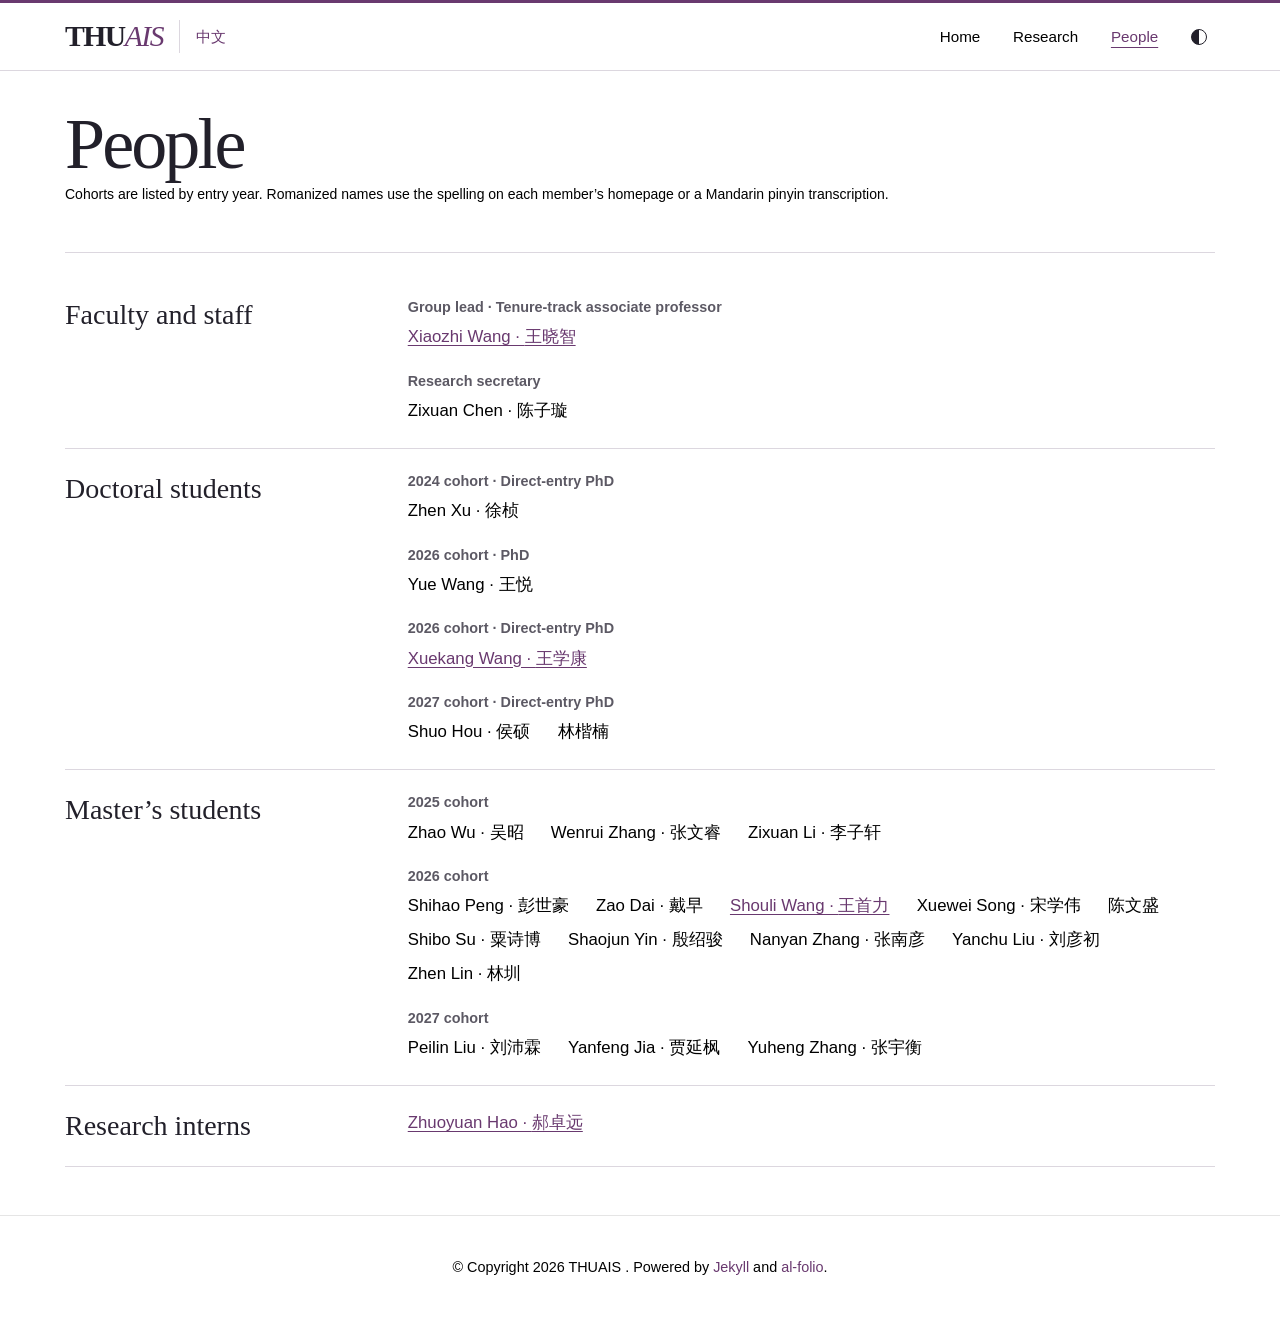
==== people/index.html @ 384834d2 "Unify Chinese and English site wordmarks and refresh the stylesheet" ====
<!doctype html>


<html lang="en">
  <head>
    
    
    
    <!-- Metadata, OpenGraph and Schema.org -->




<!-- Standard metadata -->
<meta charset="utf-8">
<meta name="viewport" content="width=device-width, initial-scale=1, shrink-to-fit=no">
<meta http-equiv="X-UA-Compatible" content="IE=edge">
<title>
  
  
    
      People | THUAIS
    
  
</title>
<meta name="author" content="THUAIS ">
<meta name="description" content="Cohorts are listed by entry year. Romanized names use the spelling on each member’s homepage or a Mandarin pinyin transcription.">

  <meta name="keywords" content="THUAIS, mechanistic interpretability, post-training, AI-driven research">










<!-- Security: Content Security Policy -->
<!-- Permissive CSP suitable for academic websites. Allows external images, videos, and common embed services. -->
<!-- To customize for your needs, see: https://developer.mozilla.org/en-US/docs/Web/HTTP/CSP -->
<meta
  http-equiv="Content-Security-Policy"
  content="default-src 'self'; script-src 'self' 'unsafe-inline' https:; style-src 'self' 'unsafe-inline' https:; img-src 'self' data: https:; font-src 'self' data: https:; media-src 'self' https:; frame-src 'self' https:; connect-src 'self' https:;"
>
<style>
  :root {
    --max-content-width: 1180px;
  }
</style>

<!-- Tailwind-first core styles -->
<link rel="stylesheet" href="/assets/css/tailwind.css?v=50c64c15cbb9fd1ce6056fdb8bcb4b62">







<!-- Icons -->

<link
  defer
  rel="stylesheet"
  type="text/css"
  href="/assets/css/lab.css?v=76f27e11fc071801f0560024c6a1841b"
>

<!-- Code Syntax Highlighting -->
<link
  defer
  rel="stylesheet"
  href="/assets/css/jekyll-pygments-themes-github.css?v=591dab5a4e56573bf4ef7fd332894c99"
  media=""
  id="highlight_theme_light"
>

<!-- Styles -->





  <link
    rel="shortcut icon"
    href="data:image/svg+xml,<svg xmlns=%22http://www.w3.org/2000/svg%22 viewBox=%220 0 100 100%22><text y=%22.9em%22 font-size=%2290%22>T</text></svg>"
  >




<link rel="stylesheet" href="/assets/css/main.css?v=3116ba77db9ee1581d05bb3e86fbf7f1">

<link rel="canonical" href="https://thuais-lab.github.io/people/">


  <!-- Dark Mode -->
  <script src="/assets/js/theme.js?v=5286c3e4c334d0ecb8fc0c40ff4fa7ec"></script>
  <link
    defer
    rel="stylesheet"
    href="/assets/css/jekyll-pygments-themes-native.css?v=5847e5ed4a4568527aa6cfab446049ca"
    media="none"
    id="highlight_theme_dark"
  >
  <script>
    initTheme();
  </script>


















    
      <link rel="alternate" hreflang="en" href="https://thuais-lab.github.io/people/">
      <link rel="alternate" hreflang="x-default" href="https://thuais-lab.github.io/people/">
    
      <link rel="alternate" hreflang="zh-CN" href="https://thuais-lab.github.io/zh/people/">
      
    
  </head>
  <body class="fixed-top-nav sticky-bottom-footer">
    <header>
  <nav id="navbar" class="navbar navbar-light navbar-expand-sm fixed-top lab-nav" aria-label="Main navigation">
    <div class="container">
      <a class="lab-wordmark" href="/" aria-label="THUAIS home">THU<em>AIS</em></a>
      
        
      
        
          <a class="lab-language" href="/zh/people/" lang="zh-CN" hreflang="zh-CN">中文</a>
        
      
      <button class="navbar-toggler collapsed navbar-toggler-main" type="button" data-nav-toggle="navbarNav"
        aria-controls="navbarNav" aria-expanded="false" aria-label="Toggle navigation">
        <span class="icon-bar top-bar"></span><span class="icon-bar middle-bar"></span><span class="icon-bar bottom-bar"></span>
      </button>
      <div class="collapse navbar-collapse navbar-collapse-main" id="navbarNav">
        <ul class="navbar-nav navbar-menu-list">
          
          
            <li class="nav-item">
              <a class="nav-link" href="/">Home</a>
            </li>
          
            <li class="nav-item">
              <a class="nav-link" href="/research/">Research</a>
            </li>
          
            <li class="nav-item active">
              <a class="nav-link" href="/people/" aria-current="page">People</a>
            </li>
          
          
            <li><button id="light-toggle" type="button" aria-label="Change color theme" title="Change color theme"><span aria-hidden="true" class="mode-disc"></span></button></li>
          
        </ul>
      </div>
    </div>
  </nav>
</header>

    <main class="container mt-5" role="main">

<div class="post">
  <header class="post-header">
    <h1 class="post-title">People</h1>
    <p class="post-description">Cohorts are listed by entry year. Romanized names use the spelling on each member’s homepage or a Mandarin pinyin transcription.</p>
  </header>

  <article>
    <div class="people-directory">
  
    <section class="people-section">
      <h2>Faculty and staff</h2>
      
        <div class="people-cohort">
          <h3>Group lead · Tenure-track associate professor</h3>
          <ul class="people-list">
            
              
              <li class="people-name">
                <a href="https://bakser.github.io/">
                Xiaozhi Wang · <span lang="zh-Hans">王晓智</span>
                </a>
              </li>
            
          </ul>
        </div>
      
        <div class="people-cohort">
          <h3>Research secretary</h3>
          <ul class="people-list">
            
              
              <li class="people-name">
                
                Zixuan Chen · <span lang="zh-Hans">陈子璇</span>
                
              </li>
            
          </ul>
        </div>
      
    </section>
  
    <section class="people-section">
      <h2>Doctoral students</h2>
      
        <div class="people-cohort">
          <h3>2024 cohort · Direct-entry PhD</h3>
          <ul class="people-list">
            
              
              <li class="people-name">
                
                Zhen Xu · <span lang="zh-Hans">徐桢</span>
                
              </li>
            
          </ul>
        </div>
      
        <div class="people-cohort">
          <h3>2026 cohort · PhD</h3>
          <ul class="people-list">
            
              
              <li class="people-name">
                
                Yue Wang · <span lang="zh-Hans">王悦</span>
                
              </li>
            
          </ul>
        </div>
      
        <div class="people-cohort">
          <h3>2026 cohort · Direct-entry PhD</h3>
          <ul class="people-list">
            
              
              <li class="people-name">
                <a href="https://k-k1w-w1x-x.github.io/">
                Xuekang Wang · <span lang="zh-Hans">王学康</span>
                </a>
              </li>
            
          </ul>
        </div>
      
        <div class="people-cohort">
          <h3>2027 cohort · Direct-entry PhD</h3>
          <ul class="people-list">
            
              
              <li class="people-name">
                
                Shuo Hou · <span lang="zh-Hans">侯硕</span>
                
              </li>
            
              
              <li class="people-name">
                
                <span lang="zh-Hans">林楷楠</span>
                
              </li>
            
          </ul>
        </div>
      
    </section>
  
    <section class="people-section">
      <h2>Master’s students</h2>
      
        <div class="people-cohort">
          <h3>2025 cohort</h3>
          <ul class="people-list">
            
              
              <li class="people-name">
                
                Zhao Wu · <span lang="zh-Hans">吴昭</span>
                
              </li>
            
              
              <li class="people-name">
                
                Wenrui Zhang · <span lang="zh-Hans">张文睿</span>
                
              </li>
            
              
              <li class="people-name">
                
                Zixuan Li · <span lang="zh-Hans">李子轩</span>
                
              </li>
            
          </ul>
        </div>
      
        <div class="people-cohort">
          <h3>2026 cohort</h3>
          <ul class="people-list">
            
              
              <li class="people-name">
                
                Shihao Peng · <span lang="zh-Hans">彭世豪</span>
                
              </li>
            
              
              <li class="people-name">
                
                Zao Dai · <span lang="zh-Hans">戴早</span>
                
              </li>
            
              
              <li class="people-name">
                <a href="https://woforce.github.io/">
                Shouli Wang · <span lang="zh-Hans">王首力</span>
                </a>
              </li>
            
              
              <li class="people-name">
                
                Xuewei Song · <span lang="zh-Hans">宋学伟</span>
                
              </li>
            
              
              <li class="people-name">
                
                <span lang="zh-Hans">陈文盛</span>
                
              </li>
            
              
              <li class="people-name">
                
                Shibo Su · <span lang="zh-Hans">粟诗博</span>
                
              </li>
            
              
              <li class="people-name">
                
                Shaojun Yin · <span lang="zh-Hans">殷绍骏</span>
                
              </li>
            
              
              <li class="people-name">
                
                Nanyan Zhang · <span lang="zh-Hans">张南彦</span>
                
              </li>
            
              
              <li class="people-name">
                
                Yanchu Liu · <span lang="zh-Hans">刘彦初</span>
                
              </li>
            
              
              <li class="people-name">
                
                Zhen Lin · <span lang="zh-Hans">林圳</span>
                
              </li>
            
          </ul>
        </div>
      
        <div class="people-cohort">
          <h3>2027 cohort</h3>
          <ul class="people-list">
            
              
              <li class="people-name">
                
                Peilin Liu · <span lang="zh-Hans">刘沛霖</span>
                
              </li>
            
              
              <li class="people-name">
                
                Yanfeng Jia · <span lang="zh-Hans">贾延枫</span>
                
              </li>
            
              
              <li class="people-name">
                
                Yuheng Zhang · <span lang="zh-Hans">张宇衡</span>
                
              </li>
            
          </ul>
        </div>
      
    </section>
  
    <section class="people-section">
      <h2>Research interns</h2>
      
        <div class="people-cohort">
          
          <ul class="people-list">
            
              
              <li class="people-name">
                <a href="https://hhh2210.github.io/">
                Zhuoyuan Hao · <span lang="zh-Hans">郝卓远</span>
                </a>
              </li>
            
          </ul>
        </div>
      
    </section>
  
</div>


  </article>

  

  
</div>
</main>
    
      


  <footer class="sticky-bottom mt-5" role="contentinfo">
    

    <div class="container">
      
  &copy; Copyright 2026
  THUAIS
  
  . Powered by <a href="https://jekyllrb.com/">Jekyll</a> and <a href="https://github.com/alshedivat/al-folio">al-folio</a>.
  
  

    </div>
  </footer>


    
    <script>
  window.alFolio = {
    compatBootstrap: false
  };
</script>

<!-- Core navigation/runtime scripts -->
<script src="/assets/js/nav-toggle.js?v=141bd79a73ebc0f0b6ea58e440ae79fc"></script>












<!-- Tooltips & popovers runtime -->
<script src="/assets/js/tooltips-setup.js?v=fe487e99db6c43751e6e7bdb2d6a0611"></script>






<!-- Load Common JS -->
<script src="/assets/js/no_defer.js?v=53b1b1a645525975c963ce8bf8bfefcf"></script>
<script defer src="/assets/js/common.js?v=87baac90f765f2f3362dcf6aaf312a8a"></script>
<script defer src="/assets/js/copy_code.js?v=c8a01c11a92744d44b093fc3bda915df" type="text/javascript"></script>

<!-- Jupyter Open External Links New Tab -->
<script defer src="/assets/js/jupyter_new_tab.js?v=896d254890d9b47f0281f63bfccf0dee"></script>

<!-- Badges -->






















  </body>
</html>
---- assets/css/lab.css ----
html:root {
  --lab-ink: #22202a;
  --lab-muted: #5c5964;
  --lab-plum: #69396f;
  --lab-rule: #dcd7df;
  --lab-serif-en: "Iowan Old Style", "Palatino Linotype", Palatino, Georgia, serif;
  --lab-serif: var(--lab-serif-en);
}

html:root[data-theme="dark"] {
  --lab-ink: #f3eff3;
  --lab-muted: #c3bec8;
  --lab-plum: #e1aedf;
  --lab-rule: #534c58;
}

html body {
  font-family: -apple-system, BlinkMacSystemFont, "Segoe UI", "PingFang SC", "Microsoft YaHei", sans-serif;
  color: var(--lab-ink);
  line-height: 1.55;
}

body :focus-visible { outline: 2px solid var(--lab-plum); outline-offset: 4px; }
body .container { width: calc(100% - 3rem); margin-inline: auto; }
body a { color: var(--lab-plum); text-underline-offset: .18em; }

#navbar.lab-nav {
  background: var(--global-bg-color);
  border-top: 3px solid var(--lab-plum);
  border-bottom: 1px solid var(--lab-rule);
  opacity: 1;
}

.lab-nav .container { min-height: 3.2rem; }
#navbar .lab-wordmark {
  color: var(--lab-ink);
  font: 700 1.85rem/1 var(--lab-serif-en);
  letter-spacing: -.05em;
}
#navbar .lab-wordmark em { color: var(--lab-plum); font-weight: 500; }
#navbar .navbar-nav { align-items: center; gap: 1.05rem; }
#navbar .nav-link { font-size: .95rem; }
#navbar .active .nav-link { color: var(--lab-plum); text-decoration: underline; text-underline-offset: .3em; }
#navbar #light-toggle { transform: none; align-self: center; }
.mode-disc {
  width: 1rem; height: 1rem; border-radius: 100%;
  border: 1.5px solid var(--lab-ink);
  background: linear-gradient(90deg, var(--lab-ink) 50%, transparent 50%);
}

html[data-theme-setting="dark"] .mode-disc { background: var(--lab-ink); }
html[data-theme-setting="light"] .mode-disc { background: transparent; }

body [role="main"] { margin-top: clamp(2.25rem, 5vw, 4.5rem); }
.lab-intro {
  display: grid; grid-template-columns: 1.48fr 1fr;
  align-items: end; gap: clamp(1.5rem, 5vw, 5rem);
  margin: 0 0 2.15rem;
}
.lab-intro .lab-affiliation {
  color: var(--lab-plum); font-weight: 650; font-size: .875rem;
  letter-spacing: .14em; text-transform: uppercase; margin: 0 0 1rem;
}
.post-header .post-title, .section-heading h2, .people-section h2 {
  font-family: var(--lab-serif);
  color: var(--lab-ink);
  font-weight: 500;
}
.lab-intro h1 { color: var(--lab-ink); font-family: var(--lab-serif-en); font-weight: 500; margin: 0; font-size: clamp(2.7rem, 4.85vw, 4.35rem); line-height: 1; letter-spacing: -.045em; }
.lab-intro h1 em { color: var(--lab-plum); font-weight: 400; }
.lab-intro .lab-intro-text { max-width: 28rem; margin: 0 0 .2rem; color: var(--lab-muted); font-size: 1.03rem; line-height: 1.65; }
.lab-intro-text a, .group-photo figcaption a, .people-list a { text-decoration: underline; }
.group-photo { margin: 0; }
.group-photo > a { display: block; }
.group-photo img {
  display: block; width: 100%; height: auto; aspect-ratio: 2.65;
  object-fit: cover; object-position: center 52%;
}
.group-photo figcaption, .section-heading {
  display: flex; align-items: baseline; justify-content: space-between; gap: 1rem;
}
.group-photo figcaption { padding: .7rem 0; font-size: .875rem; }
.group-photo figcaption span { color: var(--lab-muted); }
.home-section { margin-block: 3.75rem; }
.section-heading, .post .post-header {
  padding-bottom: .9rem; margin-bottom: 1.35rem; border-bottom: 1px solid var(--lab-rule);
}
.section-heading h2 { margin: 0; font-size: clamp(1.85rem, 3vw, 2.65rem); line-height: 1.1; letter-spacing: -.03em; }
.paper-title a { color: var(--lab-ink); }
.research-intro { max-width: 78ch; margin: 0 0 2.2rem; font-size: 1.06rem; line-height: 1.75; }
#publications { scroll-margin-top: 5.5rem; }
.post-header .post-title { font-size: clamp(2.8rem, 6vw, 4.5rem); letter-spacing: -.04em; line-height: 1.1; margin: 0; }
.post-header .post-description:empty { display: none; }
.people-section {
  display: grid; grid-template-columns: minmax(12rem, .75fr) minmax(0, 2fr);
  column-gap: 2.5rem; padding-block: 1.5rem;
  border-bottom: 1px solid var(--lab-rule);
}
.people-section h2 { margin: 0; font-size: 1.75rem; line-height: 1.15; }
.people-cohort { grid-column: 2; }
.people-cohort + .people-cohort { margin-top: 1.4rem; }
.people-cohort h3 { font-size: .9rem; font-weight: 600; color: var(--lab-muted); margin: 0 0 .5rem; }
.people-list { display: flex; flex-wrap: wrap; gap: .5rem 1.7rem; }
.people-cohort .people-list { padding: 0; margin: 0; list-style: none; }
.people-name { font-size: 1.05rem; }
.people-name a span { color: inherit; }
.lab-papers .bibliography { margin: 0; padding: 0; list-style: none; }
.lab-papers li { border-bottom: 1px solid var(--lab-rule); padding: 1.1rem 0 1.3rem; }
.lab-papers li:first-child { padding-top: .25rem; }
.lab-papers .paper-title {
  max-width: 60ch; text-wrap: balance; font: 500 clamp(1.3rem, 2.2vw, 1.72rem)/1.25 var(--lab-serif);
  margin: 0 0 .5rem;
}
.lab-papers .paper-authors { color: var(--lab-muted); margin: 0 0 .35rem; }
.lab-papers .paper-meta { color: var(--lab-plum); font-size: .875rem; margin: 0; }

@media (max-width: 760px) {
  body .container { width: calc(100% - 1rem); }
  .lab-intro { grid-template-columns: 1fr; gap: 1.25rem; }
  .lab-intro .lab-intro-text { max-width: 60ch; }
  .group-photo img { aspect-ratio: auto; }
  .home-section { margin-block: 2.65rem; }
  .people-section { grid-template-columns: 1fr; gap: 1rem; }
  .people-cohort { grid-column: auto; }
  .people-cohort + .people-cohort { margin-top: 0; }
}
@media (max-width: 575px) {
  #navbar .navbar-nav { align-items: flex-start; gap: .15rem; padding-bottom: .5rem; }
  .lab-intro h1 { font-size: clamp(2.55rem, 9.7vw, 3.5rem); }
}
@media (prefers-reduced-motion: reduce) {
  html.transition *, .navbar-toggler .icon-bar { transition: none !important; }
}

#navbar .lab-language {
  margin-left: 1rem;
  padding: .3rem 0 .3rem 1rem;
  border-left: 1px solid var(--lab-rule);
  color: var(--lab-plum);
  font-size: .95rem;
}
#navbar .lab-language:hover { text-decoration: underline; }
.lab-intro .lab-intro-text p { color: inherit; margin: 0; }
html:lang(zh-CN) {
  --lab-serif: "Songti SC", "Noto Serif CJK SC", "Source Han Serif SC", SimSun, serif;
}
html:lang(zh-CN) .lab-intro-text, html:lang(zh-CN) .research-intro { line-height: 1.85; }
@media (max-width: 575px) {
  #navbar .lab-language { margin-left: auto; padding: .5rem; border: 0; }
  #navbar .navbar-toggler-main { margin-left: .4rem; }
}
---- assets/css/jekyll-pygments-themes-github.css ----
/* https://github.com/jwarby/jekyll-pygments-themes */
.highlight .hll {
  background-color: #ffffcc;
}
.highlight .c {
  color: #999988;
  font-style: italic;
} /* Comment */
.highlight .err {
  color: #a61717;
  background-color: #e3d2d2;
} /* Error */
.highlight .k {
  color: #000000;
  font-weight: bold;
} /* Keyword */
.highlight .o {
  color: #000000;
  font-weight: bold;
} /* Operator */
.highlight .cm {
  color: #999988;
  font-style: italic;
} /* Comment.Multiline */
.highlight .cp {
  color: #999999;
  font-weight: bold;
  font-style: italic;
} /* Comment.Preproc */
.highlight .c1 {
  color: #999988;
  font-style: italic;
} /* Comment.Single */
.highlight .cs {
  color: #999999;
  font-weight: bold;
  font-style: italic;
} /* Comment.Special */
.highlight .gd {
  color: #000000;
  background-color: #ffdddd;
} /* Generic.Deleted */
.highlight .ge {
  color: #000000;
  font-style: italic;
} /* Generic.Emph */
.highlight .gr {
  color: #aa0000;
} /* Generic.Error */
.highlight .gh {
  color: #999999;
} /* Generic.Heading */
.highlight .gi {
  color: #000000;
  background-color: #ddffdd;
} /* Generic.Inserted */
.highlight .go {
  color: #888888;
} /* Generic.Output */
.highlight .gp {
  color: #555555;
} /* Generic.Prompt */
.highlight .gs {
  font-weight: bold;
} /* Generic.Strong */
.highlight .gu {
  color: #aaaaaa;
} /* Generic.Subheading */
.highlight .gt {
  color: #aa0000;
} /* Generic.Traceback */
.highlight .kc {
  color: #000000;
  font-weight: bold;
} /* Keyword.Constant */
.highlight .kd {
  color: #000000;
  font-weight: bold;
} /* Keyword.Declaration */
.highlight .kn {
  color: #000000;
  font-weight: bold;
} /* Keyword.Namespace */
.highlight .kp {
  color: #000000;
  font-weight: bold;
} /* Keyword.Pseudo */
.highlight .kr {
  color: #000000;
  font-weight: bold;
} /* Keyword.Reserved */
.highlight .kt {
  color: #445588;
  font-weight: bold;
} /* Keyword.Type */
.highlight .m {
  color: #009999;
} /* Literal.Number */
.highlight .s {
  color: #d01040;
} /* Literal.String */
.highlight .na {
  color: #008080;
} /* Name.Attribute */
.highlight .nb {
  color: #0086b3;
} /* Name.Builtin */
.highlight .nc {
  color: #445588;
  font-weight: bold;
} /* Name.Class */
.highlight .no {
  color: #008080;
} /* Name.Constant */
.highlight .nd {
  color: #3c5d5d;
  font-weight: bold;
} /* Name.Decorator */
.highlight .ni {
  color: #800080;
} /* Name.Entity */
.highlight .ne {
  color: #990000;
  font-weight: bold;
} /* Name.Exception */
.highlight .nf {
  color: #990000;
  font-weight: bold;
} /* Name.Function */
.highlight .nl {
  color: #990000;
  font-weight: bold;
} /* Name.Label */
.highlight .nn {
  color: #555555;
} /* Name.Namespace */
.highlight .nt {
  color: #000080;
} /* Name.Tag */
.highlight .nv {
  color: #008080;
} /* Name.Variable */
.highlight .ow {
  color: #000000;
  font-weight: bold;
} /* Operator.Word */
.highlight .w {
  color: #bbbbbb;
} /* Text.Whitespace */
.highlight .mf {
  color: #009999;
} /* Literal.Number.Float */
.highlight .mh {
  color: #009999;
} /* Literal.Number.Hex */
.highlight .mi {
  color: #009999;
} /* Literal.Number.Integer */
.highlight .mo {
  color: #009999;
} /* Literal.Number.Oct */
.highlight .sb {
  color: #d01040;
} /* Literal.String.Backtick */
.highlight .sc {
  color: #d01040;
} /* Literal.String.Char */
.highlight .sd {
  color: #d01040;
} /* Literal.String.Doc */
.highlight .s2 {
  color: #d01040;
} /* Literal.String.Double */
.highlight .se {
  color: #d01040;
} /* Literal.String.Escape */
.highlight .sh {
  color: #d01040;
} /* Literal.String.Heredoc */
.highlight .si {
  color: #d01040;
} /* Literal.String.Interpol */
.highlight .sx {
  color: #d01040;
} /* Literal.String.Other */
.highlight .sr {
  color: #009926;
} /* Literal.String.Regex */
.highlight .s1 {
  color: #d01040;
} /* Literal.String.Single */
.highlight .ss {
  color: #990073;
} /* Literal.String.Symbol */
.highlight .bp {
  color: #999999;
} /* Name.Builtin.Pseudo */
.highlight .vc {
  color: #008080;
} /* Name.Variable.Class */
.highlight .vg {
  color: #008080;
} /* Name.Variable.Global */
.highlight .vi {
  color: #008080;
} /* Name.Variable.Instance */
.highlight .il {
  color: #009999;
} /* Literal.Number.Integer.Long */
---- assets/css/main.css ----
﻿:root{color-scheme:light;--global-bg-color: #ffffff;--global-code-bg-color: rgba(181, 9, 172, 0.05);--global-text-color: #000000;--global-text-color-light: #828282;--global-theme-color: #b509ac;--global-hover-color: #b509ac;--global-hover-text-color: #ffffff;--global-footer-bg-color: #1c1c1d;--global-footer-text-color: #e8e8e8;--global-footer-link-color: #ffffff;--global-distill-app-color: #828282;--global-divider-color: rgba(0, 0, 0, 0.1);--global-card-bg-color: #ffffff;--global-highlight-color: #b71c1c;--global-back-to-top-bg-color: rgba( 0, 0, 0, 0.4 );--global-back-to-top-text-color: #ffffff;--global-newsletter-bg-color: #ffffff;--global-newsletter-text-color: #000000;--global-tip-block: #42b983;--global-tip-block-bg: #e2f5ec;--global-tip-block-text: #215d42;--global-tip-block-title: #359469;--global-warning-block: #e7c000;--global-warning-block-bg: #fff8d8;--global-warning-block-text: #6b5900;--global-warning-block-title: #b29400;--global-danger-block: #c00;--global-danger-block-bg: #ffe0e0;--global-danger-block-text: #600;--global-danger-block-title: #c00}:root #light-toggle-system{display:inline-block}:root #light-toggle-dark{display:none}:root #light-toggle-light{display:none}:root .only-light{display:block}:root .only-dark{display:none}:root #back-to-top{color:var(--global-back-to-top-text-color);background:var(--global-back-to-top-bg-color);bottom:30px;right:30px;height:40px;width:40px;z-index:10}html[data-theme=dark]{color-scheme:dark;--global-bg-color: #1c1c1d;--global-code-bg-color: #2c3237;--global-text-color: #e8e8e8;--global-text-color-light: #828282;--global-theme-color: #2698ba;--global-hover-color: #2698ba;--global-hover-text-color: #ffffff;--global-footer-bg-color: #e8e8e8;--global-footer-text-color: #1c1c1d;--global-footer-link-color: #000000;--global-distill-app-color: #e8e8e8;--global-divider-color: #424246;--global-card-bg-color: #212529;--global-back-to-top-bg-color: rgba( 255, 255, 255, 0.5 );--global-back-to-top-text-color: #000000;--global-newsletter-bg-color: #e8e8e8;--global-newsletter-text-color: #1c1c1d;--global-tip-block: #42b983;--global-tip-block-bg: #215d42;--global-tip-block-text: #beffe2;--global-tip-block-title: #e2f5ec;--global-warning-block: #e7c000;--global-warning-block-bg: #6b5900;--global-warning-block-text: #fff2af;--global-warning-block-title: #fff8d8;--global-danger-block: #c00;--global-danger-block-bg: #600;--global-danger-block-text: #ffb9b9;--global-danger-block-title: #ffe0e0}html[data-theme=dark] .only-light{display:none}html[data-theme=dark] .only-dark{display:block}html[data-theme-setting=dark] #light-toggle-system{display:none}html[data-theme-setting=dark] #light-toggle-dark{display:inline-block}html[data-theme-setting=dark] #light-toggle-light{display:none}html[data-theme-setting=dark] #back-to-top{color:var(--global-back-to-top-text-color);background:var(--global-back-to-top-bg-color)}html[data-theme-setting=light] #light-toggle-system{display:none}html[data-theme-setting=light] #light-toggle-dark{display:none}html[data-theme-setting=light] #light-toggle-light{display:inline-block}.fa-half-sun-moon{position:relative;display:inline-block;--fa-font: var(--fa-font-solid);speak:none;font-style:normal;font-variant:normal;text-rendering:auto;-webkit-font-smoothing:antialiased;-moz-osx-font-smoothing:grayscale;width:1em;height:1em}.fa-half-sun-moon::before,.fa-half-sun-moon::after{content:"";position:absolute;inset:0;top:-0.5px;bottom:-0.5px;text-align:center;line-height:1em;clip-path:polygon(0 0, 100% 0, 100% 100%, 0 100%);font:var(--fa-font)}.fa-half-sun-moon::before{content:"";color:var(--global-text-color);clip-path:polygon(0 0, calc(50% - 0.5px) 0, calc(50% - 0.5px) 100%, 0 100%)}.fa-half-sun-moon::after{content:"";color:var(--global-text-color);clip-path:polygon(calc(50% + 0.5px) 0, 100% 0, 100% 100%, calc(50% + 0.5px) 100%);right:-1.5px;transform:translateX(-1px)}#light-toggle:hover .fa-half-sun-moon::before{color:var(--global-theme-color)}#light-toggle:hover .fa-half-sun-moon::after{color:var(--global-theme-color)}body{padding-bottom:70px;color:var(--global-text-color);background-color:var(--global-bg-color)}body h1,body h2,body h3,body h4,body h5,body h6{scroll-margin-top:66px}body.fixed-top-nav{padding-top:57px}body.sticky-bottom-footer{padding-bottom:0}.container{max-width:1180px}.profile img{width:100%}p,h1,h2,h3,h4,h5,h6,em,div,li,span,strong{color:var(--global-text-color)}hr{border-top:1px solid var(--global-divider-color)}table:not(.table) td,table:not(.table) th{font-size:1rem;padding:.45rem 1rem .45rem 0;border-top:1px solid var(--global-divider-color)}table:not(.table) th{font-weight:600}a,table.table a{color:var(--global-theme-color)}a:hover,table.table a:hover{color:var(--global-theme-color);text-decoration:underline}a:hover:after :not(.nav-item.dropdown),table.table a:hover:after :not(.nav-item.dropdown){width:100%}.table-dark{background-color:rgba(0,0,0,0)}.table-dark.table-bordered{border:1px solid var(--global-divider-color) !important}blockquote{background:var(--global-bg-color);border-left:5px solid var(--global-theme-color);margin:1.5em 0;padding:1em;font-size:1.2rem}blockquote p{margin-bottom:0}blockquote.block-tip{border-color:var(--global-tip-block);background-color:var(--global-tip-block-bg)}blockquote.block-tip em,blockquote.block-tip li,blockquote.block-tip p,blockquote.block-tip strong{color:var(--global-tip-block-text)}blockquote.block-tip a,blockquote.block-tip h1,blockquote.block-tip h2,blockquote.block-tip h3,blockquote.block-tip h4,blockquote.block-tip h5,blockquote.block-tip h6{color:var(--global-tip-block-title)}blockquote.block-warning{border-color:var(--global-warning-block);background-color:var(--global-warning-block-bg)}blockquote.block-warning em,blockquote.block-warning li,blockquote.block-warning p,blockquote.block-warning strong{color:var(--global-warning-block-text)}blockquote.block-warning a,blockquote.block-warning h1,blockquote.block-warning h2,blockquote.block-warning h3,blockquote.block-warning h4,blockquote.block-warning h5,blockquote.block-warning h6{color:var(--global-warning-block-title)}blockquote.block-danger{border-color:var(--global-danger-block);background-color:var(--global-danger-block-bg)}blockquote.block-danger em,blockquote.block-danger li,blockquote.block-danger p,blockquote.block-danger strong{color:var(--global-danger-block-text)}blockquote.block-danger a,blockquote.block-danger h1,blockquote.block-danger h2,blockquote.block-danger h3,blockquote.block-danger h4,blockquote.block-danger h5,blockquote.block-danger h6{color:var(--global-danger-block-title)}.navbar{box-shadow:none;border-bottom:1px solid var(--global-divider-color);background-color:var(--global-bg-color);opacity:.95}.navbar .navbar-collapse-main{justify-content:flex-end;text-align:right}.navbar .navbar-menu-list{margin-left:auto}@media(max-width: 575.98px){.navbar .navbar-toggler-main{margin-left:auto}.navbar .navbar-collapse-main{text-align:left}.navbar .navbar-menu-list{margin-left:0;align-items:flex-start;width:100%}.navbar .navbar-menu-list>.nav-item.dropdown{width:100%}.navbar .dropdown-menu{position:static;width:100%;min-width:100%;margin-top:0;text-align:left;box-shadow:none}.navbar .dropdown-item{white-space:normal;text-align:left}}.navbar .dropdown-menu,.btn-group.dropdown .dropdown-menu{background-color:var(--global-bg-color);border:1px solid var(--global-divider-color)}.navbar .dropdown-menu a:not(.active),.btn-group.dropdown .dropdown-menu a:not(.active){color:var(--global-text-color)}.navbar .dropdown-menu a:hover,.btn-group.dropdown .dropdown-menu a:hover{color:var(--global-hover-color)}.navbar .dropdown-menu .dropdown-divider,.btn-group.dropdown .dropdown-menu .dropdown-divider{border-top:1px solid var(--global-divider-color) !important}.dropdown-item{color:var(--global-text-color)}.dropdown-item:hover{color:var(--global-hover-color);background-color:var(--global-bg-color)}.dropdown-item.active,.dropdown-item:active{background-color:var(--global-hover-color);color:var(--global-hover-text-color) !important}.dropdown-item.active:hover,.dropdown-item:active:hover{color:var(--global-hover-text-color)}.navbar.navbar-light a:hover{text-decoration:none}.navbar.navbar-light .navbar-brand{color:var(--global-text-color)}.navbar.navbar-light .navbar-nav .nav-item .nav-link{color:var(--global-text-color)}.navbar.navbar-light .navbar-nav .nav-item .nav-link:hover{color:var(--global-hover-color)}.navbar.navbar-light .navbar-nav .nav-item.active>.nav-link{background-color:inherit;font-weight:bolder;color:var(--global-theme-color)}.navbar.navbar-light .navbar-nav .nav-item.active>.nav-link:hover{color:var(--global-hover-color)}.navbar.navbar-light .navbar-brand.social{padding-bottom:0;padding-top:0;font-size:1.7rem}.navbar.navbar-light .navbar-brand.social a img{width:1.7rem;height:1.7rem;margin-bottom:.5rem}.navbar.navbar-light .navbar-brand.social a svg{width:1.7rem;height:1.7rem;margin-bottom:.5rem}.navbar.navbar-light .navbar-brand.social a svg image{width:1.7rem;height:1.7rem}.navbar.navbar-light .navbar-brand.social a i::before{color:var(--global-text-color);transition-property:all .2s ease-in-out}.navbar.navbar-light .navbar-brand.social a:hover i::before{color:var(--global-theme-color)}.navbar-toggler .icon-bar{display:block;width:22px;height:2px;background-color:var(--global-text-color);border-radius:1px;margin-bottom:4px;transition:all .2s}.navbar-toggler .top-bar{transform:rotate(45deg);transform-origin:10% 10%}.navbar-toggler .middle-bar{opacity:0}.navbar-toggler .bottom-bar{transform:rotate(-45deg);transform-origin:10% 90%}.navbar-toggler.collapsed .top-bar{transform:rotate(0)}.navbar-toggler.collapsed .middle-bar{opacity:1}.navbar-toggler.collapsed .bottom-bar{transform:rotate(0)}#light-toggle{padding:0;border:0;background-color:inherit;color:var(--global-text-color);cursor:pointer;width:2rem;height:2rem;display:inline-flex;align-items:center;justify-content:center}#light-toggle:hover{color:var(--global-hover-color)}@media(min-width: 576px){#light-toggle{transform:translateY(4px)}}#search-toggle{padding:0;border:0;background-color:inherit;color:var(--global-text-color);cursor:pointer}#search-toggle:hover{color:var(--global-hover-color)}footer.fixed-bottom{background-color:var(--global-footer-bg-color);font-size:.75rem}footer.fixed-bottom .container{color:var(--global-footer-text-color);padding-top:9px;padding-bottom:8px;text-align:center}footer.fixed-bottom a{color:var(--global-footer-link-color)}footer.fixed-bottom a:hover{color:var(--global-theme-color);text-decoration:none}footer.sticky-bottom{border-top:1px solid var(--global-divider-color);padding-top:40px;padding-bottom:40px;font-size:.9rem}footer.sticky-bottom .container{text-align:center}.header-bar{border-bottom:1px solid var(--global-divider-color);text-align:center;padding-top:2rem;padding-bottom:3rem}.header-bar h1{color:var(--global-theme-color);font-size:5rem}.tag-category-list{border-bottom:1px solid var(--global-divider-color);text-align:center;padding-top:1rem}.tag-category-list ul{justify-content:center;display:flow-root}.tag-category-list ul p,.tag-category-list ul li{list-style:none;display:inline-block;padding:1rem .5rem;color:var(--global-text-color-light)}.post-title mjx-container[jax=CHTML][display=true]{display:unset}.post-list{margin:0;margin-bottom:40px;padding:0}.post-list li{border-bottom:1px solid var(--global-divider-color);list-style:none;padding-top:2rem;padding-bottom:2rem}.post-list li .post-meta{color:var(--global-text-color-light);font-size:.875rem;margin-bottom:0}.post-list li .post-tags{color:var(--global-text-color-light);font-size:.875rem;padding-top:.25rem;padding-bottom:0}.post-list li a{color:var(--global-text-color);text-decoration:none}.post-list li a:hover{color:var(--global-theme-color)}.post-list li mjx-container[jax=CHTML][display=true]{display:unset}.af-pagination,.pagination{display:flex;justify-content:center;padding-left:0;margin-top:1.25rem;margin-bottom:1.5rem;list-style:none}.af-page-link,.pagination .page-link{position:relative;display:block;margin-left:-1px;line-height:1.25;color:var(--global-text-color);background-color:var(--global-bg-color);border:1px solid var(--global-divider-color);padding:.75rem 1.15rem}.af-page-link:hover,.pagination .page-link:hover{color:#000;text-decoration:none;background-color:color-mix(in srgb, var(--global-theme-color) 10%, transparent)}.af-page-item:first-child .af-page-link,.pagination .page-item:first-child .page-link{margin-left:0;border-top-left-radius:.3rem;border-bottom-left-radius:.3rem}.af-page-item:last-child .af-page-link,.pagination .page-item:last-child .page-link{border-top-right-radius:.3rem;border-bottom-right-radius:.3rem}.af-page-item.active .af-page-link,.pagination .page-item.active .page-link{color:#fff;background-color:var(--global-theme-color);border-color:var(--global-theme-color)}.af-page-item.active .af-page-link:hover,.pagination .page-item.active .page-link:hover{background-color:var(--global-theme-color)}.af-page-item.disabled .af-page-link,.pagination .page-item.disabled .page-link{color:var(--global-text-color-light);pointer-events:none;background-color:var(--global-bg-color)}.post .post-meta{color:var(--global-text-color-light);font-size:.875rem;margin-bottom:0}.post .post-tags{color:var(--global-text-color-light);font-size:.875rem;padding-top:.25rem;padding-bottom:1rem}.post .post-tags a{color:var(--global-text-color-light);text-decoration:none}.post .post-tags a:hover{color:var(--global-theme-color)}.featured-posts a{color:var(--global-text-color-light);text-decoration:none}.featured-posts a .card-text{overflow:hidden;text-overflow:ellipsis;white-space:nowrap}.featured-posts a:hover{color:var(--global-theme-color)}.featured-posts a:hover .card-title{color:var(--global-theme-color)}.featured-posts .post-meta{color:var(--global-text-color-light);font-size:.875rem;margin-bottom:0;padding-top:.5rem}.post-description{margin-bottom:2rem;font-size:.875rem}.post-description a{color:inherit}.post-description a:hover{color:var(--global-theme-color);text-decoration:none}.publications{margin-top:2rem}.publications h1{color:var(--global-theme-color);font-size:2rem;text-align:center;margin-top:1em;margin-bottom:1em}.publications h2{margin-bottom:1rem}.publications h2 span{font-size:1.5rem}.publications h2.bibliography{color:var(--global-divider-color);border-top:1px solid var(--global-divider-color);padding-top:1rem;margin-top:2rem;text-align:right}.publications ol.bibliography{list-style:none;padding:0;margin-top:0}.publications ol.bibliography li{margin-bottom:1rem}.publications ol.bibliography li .preview{display:inline-block}.publications ol.bibliography li video.preview{max-width:100%;height:auto}.publications ol.bibliography li .abbr{margin-bottom:.5rem}.publications ol.bibliography li .abbr abbr{display:inline-block;background-color:var(--global-theme-color);margin-bottom:.5rem;color:var(--global-card-bg-color) !important}.publications ol.bibliography li .abbr abbr a{color:#fff}.publications ol.bibliography li .abbr abbr a:hover{text-decoration:none}.publications ol.bibliography li .abbr .award{color:var(--global-theme-color) !important;border:1px solid var(--global-theme-color)}.publications ol.bibliography li .title{font-weight:bolder}.publications ol.bibliography li .author a{border-bottom:1px dashed var(--global-theme-color)}.publications ol.bibliography li .author a:hover{border-bottom-style:solid;text-decoration:none}.publications ol.bibliography li .author>em{border-bottom:1px solid;font-style:normal}.publications ol.bibliography li .author>span.more-authors{color:var(--global-text-color-light);border-bottom:1px dashed var(--global-text-color-light);cursor:pointer}.publications ol.bibliography li .author>span.more-authors:hover{color:var(--global-text-color);border-bottom:1px dashed var(--global-text-color)}.publications ol.bibliography li .links a.btn{color:var(--global-text-color);border:1px solid var(--global-text-color);padding-left:1rem;padding-right:1rem;padding-top:.25rem;padding-bottom:.25rem;margin-left:0}.publications ol.bibliography li .links a.btn:hover{color:var(--global-theme-color);border-color:var(--global-theme-color)}.publications ol.bibliography li .links a.award.btn{border-color:var(--global-highlight-color)}.publications ol.bibliography li .badges{padding-bottom:.5rem}.publications ol.bibliography li .badges span{display:inline-block;color:#000;height:100%;padding-right:.5rem;vertical-align:middle}.publications ol.bibliography li .badges span:hover{text-decoration:underline}.publications ol.bibliography li .hidden{font-size:.875rem;max-height:0px;overflow:hidden;text-align:justify;transition-property:.15s ease;-moz-transition:.15s ease;-ms-transition:.15s ease;-o-transition:.15s ease;transition:all .15s ease}.publications ol.bibliography li .hidden p{line-height:1.4em;margin:10px}.publications ol.bibliography li .hidden pre{font-size:1em;line-height:1.4em;padding:10px}.publications ol.bibliography li .hidden.open{max-height:100em;transition-property:.15s ease;-moz-transition:.15s ease;-ms-transition:.15s ease;-o-transition:.15s ease;transition:all .15s ease}.publications ol.bibliography li div.abstract.hidden{border:dashed 1px var(--global-bg-color)}.publications ol.bibliography li div.abstract.hidden.open{border-color:var(--global-text-color)}.publications ol.bibliography div.award.hidden{border:dashed 1px var(--global-bg-color)}.publications ol.bibliography div.award.hidden.open{border-color:var(--global-highlight-color)}.citation,.citation-number{color:var(--global-theme-color)}ul.task-list{list-style-type:none}ul.task-list>li ul{padding-inline-start:1.5rem}ul.task-list input[type=checkbox]{margin:.275rem .5rem .5rem -1rem;vertical-align:middle}.equation{margin-bottom:1rem;text-align:center}.caption{font-size:.875rem;margin-top:.75rem;margin-bottom:1.5rem;text-align:center}.card{background-color:var(--global-card-bg-color)}.card .card-img{width:100%;padding-top:1.25rem}.card .card-title{color:var(--global-text-color)}.card .card-body{padding:1.25rem 1.25rem 1.25rem 1.25rem}.hoverable{transition:transform .22s ease,box-shadow .22s ease}.hoverable:hover{transform:translateY(-4px);box-shadow:0 10px 22px rgba(0,0,0,.12),0 4px 10px rgba(0,0,0,.1)}@media(prefers-reduced-motion: reduce){.hoverable{transition:none}.hoverable:hover{transform:none}}.profile{width:100%}.profile .more-info{margin-bottom:5px;margin-top:5px;font-family:monospace}.profile .more-info p{display:inline-block;margin:0}.profile.float-right{margin-left:1rem}.profile.float-left{margin-right:1rem}@media(min-width: 576px){.profile{width:30%}.profile .address p{display:block}}.cv{margin-bottom:40px}.cv .card{background-color:var(--global-card-bg-color);border:1px solid var(--global-divider-color)}.cv .card .list-group-item{background-color:inherit;border-color:var(--global-divider-color)}.cv .card .list-group-item .badge{color:var(--global-card-bg-color) !important;background-color:var(--global-theme-color) !important}.table-cv-map{background-color:rgba(0,0,0,0);border:none;color:var(--global-text-color)}.date-column{width:75px;transform:translateX(-15px) translateY(-5px)}.projects a{text-decoration:none}.projects a:hover .card-title{color:var(--global-theme-color)}.projects .card img{width:100%}.projects .col{padding-bottom:1rem}.projects .grid-sizer,.projects .grid-item{width:250px;margin-bottom:10px}.projects h2.category{color:var(--global-divider-color);border-bottom:1px solid var(--global-divider-color);padding-top:.5rem;margin-top:2rem;margin-bottom:1rem;text-align:right}@media(min-width: 768px){.repo{max-width:50%}}.social{text-align:center}.social .contact-icons{font-size:4rem}.social .contact-icons a img{width:3.2rem;height:3.2rem;margin-bottom:1rem}.social .contact-icons a svg{width:3.5rem;height:4rem;margin-bottom:.5rem}.social .contact-icons a svg image{width:3.5rem;height:3.5rem}.social .contact-icons a i::before{color:var(--global-text-color);transition-property:all .2s ease-in-out}.social .contact-icons a:hover{text-decoration:none}.social .contact-icons a:hover i::before{color:var(--global-theme-color)}.social .contact-note{font-size:.8rem}.wechat-modal{display:none;position:fixed;z-index:1;padding-top:100px;left:0;top:0;width:100%;height:100%;overflow:auto;background-color:#000;background-color:rgba(0,0,0,.8)}.wechat-modal>img{display:block;position:relative;top:50%;left:50%;width:33%;max-width:400px;transform:translate(-50%, -50%)}@media only screen and (max-width: 400px){.wechat-modal>img{width:100%}}.distill a:hover{border-bottom-color:var(--global-theme-color);text-decoration:none}.d2h-diff-table{position:relative}figure.highlight{margin:0 0 1rem;overflow-x:auto;-webkit-overflow-scrolling:touch}figure.highlight pre{white-space:pre;word-wrap:normal;overflow-x:auto;-webkit-overflow-scrolling:touch}pre{color:var(--global-theme-color);background-color:var(--global-code-bg-color);border-radius:6px;padding:6px 12px;overflow-x:auto;-webkit-overflow-scrolling:touch;white-space:pre;word-wrap:normal}pre pre,pre code{background-color:rgba(0,0,0,0);border-radius:0;margin-bottom:0;padding:0;white-space:inherit}code{color:var(--global-theme-color);background-color:var(--global-code-bg-color);border-radius:3px;padding:3px 3px;white-space:normal;word-wrap:break-word}:not(pre)>code{font-size:.82em;font-weight:400;padding:2px 4px}progress{position:fixed;left:0;top:56px;z-index:10;width:100%;height:1px;-webkit-appearance:none;-moz-appearance:none;appearance:none;border:none;background-color:rgba(0,0,0,0);color:var(--global-theme-color)}progress::-webkit-progress-bar{background-color:rgba(0,0,0,0)}progress::-webkit-progress-value{background-color:var(--global-theme-color)}progress::-moz-progress-bar{background-color:var(--global-theme-color)}.progress-container{width:100%;background-color:rgba(0,0,0,0);position:fixed;top:56px;left:0;height:5px;display:block}.progress-bar{background-color:var(--global-theme-color);width:0%;display:block;height:inherit}html.transition,html.transition body{transition-property:color,background-color,border-color,fill,stroke,box-shadow !important;transition-duration:240ms !important;transition-timing-function:ease !important;transition-delay:0s !important}html.transition *,html.transition *:before,html.transition *:after{transition-property:background-color,border-color,box-shadow !important;transition-duration:240ms !important;transition-timing-function:ease !important;transition-delay:0s !important}.code-display-wrapper{position:relative}.code-display-wrapper .copy{background:var(--global-card-bg-color);border-color:var(--global-bg-color);border-radius:.3rem;border-style:none;color:var(--global-text-color);font-size:medium;opacity:0;position:absolute;right:.2rem;top:.2rem}.code-display-wrapper:active .copy,.code-display-wrapper:focus .copy,.code-display-wrapper:hover .copy{color:var(--global-hover-color);opacity:1}.btn-group.dropdown .btn{box-shadow:none;-webkit-box-shadow:none}.btn-group.dropdown .btn-secondary.dropdown-toggle{border:1px solid var(--global-divider-color)}.btn-group.dropdown .btn-secondary.dropdown-toggle .page-size{color:inherit}.btn-group.dropdown .btn-secondary.dropdown-toggle:not(.active){background-color:var(--global-bg-color) !important;color:var(--global-text-color)}.btn-group.dropdown .btn-secondary.dropdown-toggle:hover{background-color:var(--global-hover-color) !important;color:var(--global-hover-text-color) !important}.af-table-shell{margin:1.1rem 0 1.4rem}.af-table-toolbar{display:flex;flex-wrap:wrap;align-items:center;justify-content:space-between;gap:.7rem;margin-bottom:.6rem}.af-table-search{min-width:min(300px,100%);max-width:100%;border:1px solid var(--global-divider-color);border-radius:.4rem;background-color:var(--global-bg-color);color:var(--global-text-color);font-size:.94rem;line-height:1.4;padding:.42rem .72rem}.af-table-search:focus-visible{outline:2px solid color-mix(in srgb, var(--global-theme-color) 35%, transparent);outline-offset:1px}.af-table-pagination{display:inline-flex;align-items:center;gap:.35rem}.af-table-page-info{color:var(--global-text-color);font-size:.85rem;font-weight:500;margin-right:.3rem}.af-table-pagination button{border:1px solid var(--global-divider-color);background-color:rgba(0,0,0,0);border-radius:.35rem;color:var(--global-text-color);cursor:pointer;font-size:.85rem;font-weight:500;line-height:1;min-width:2rem;padding:.38rem .56rem;transition:background-color .2s ease,color .2s ease,border-color .2s ease}.af-table-pagination button:hover:not(:disabled){background-color:var(--global-theme-color);border-color:var(--global-theme-color);color:var(--global-hover-text-color)}.af-table-pagination button:disabled{cursor:default;opacity:.45}table[data-toggle=table].af-table-enhanced{margin-bottom:0}table[data-toggle=table].af-table-enhanced thead th{background-color:color-mix(in srgb, var(--global-theme-color) 12%, transparent);border-bottom:1px solid var(--global-divider-color);color:var(--global-text-color);font-weight:600;letter-spacing:.01em}table[data-toggle=table].af-table-enhanced th.af-sortable{cursor:pointer;user-select:none}table[data-toggle=table].af-table-enhanced th.af-sortable:hover{color:var(--global-hover-color)}table[data-toggle=table].af-table-enhanced tbody tr.af-row-selected{background-color:color-mix(in srgb, var(--global-theme-color) 12%, transparent)}#toc-sidebar{z-index:1;top:5rem}#toc-sidebar.toc>.toc-list{overflow:visible;padding-left:.8rem}#toc-sidebar .toc-list{list-style:none;margin:0;padding-left:.8rem}#toc-sidebar .toc-list .toc-list{margin-top:.12rem;margin-left:0}#toc-sidebar .toc-link{color:var(--global-text-color);display:block;position:relative;font-size:.8rem;line-height:1.4;margin:0;padding:.14rem .25rem .14rem .4rem;transition:color .2s ease,font-weight .2s ease;transform:none}#toc-sidebar .toc-link::before{background-color:color-mix(in srgb, var(--global-divider-color) 80%, transparent) !important}#toc-sidebar .toc-link:hover{color:var(--global-hover-color);text-decoration:none;transform:none}#toc-sidebar .toc-link:hover::before{background-color:var(--global-hover-color) !important}#toc-sidebar .toc-link.is-active-link{color:var(--global-theme-color);font-weight:600;transform:none}#toc-sidebar .toc-link.is-active-link::before{background-color:var(--global-theme-color) !important}#toc-sidebar .toc-link.is-active-link:hover{color:var(--global-hover-color)}#toc-sidebar .toc-link.is-active-link:hover::before{background-color:var(--global-hover-color) !important}@media(max-width: 576px){#toc-sidebar{visibility:hidden;height:0;top:0}pre{font-size:.875rem;padding:8px 10px;margin:.5rem 0}figure.highlight{margin:.5rem 0}figure.highlight pre{font-size:.875rem;padding:8px 10px}:not(pre)>code{font-size:.875rem;padding:2px 4px}}@media(max-width: 400px){pre{font-size:.8rem;padding:6px 8px}figure.highlight pre{font-size:.8rem;padding:6px 8px}:not(pre)>code{font-size:.8rem;padding:1px 3px}}@media(min-width: 577px)and (max-width: 768px){pre{font-size:.9rem;padding:8px 12px}figure.highlight pre{font-size:.9rem;padding:8px 12px}}.newsletter-form-container{margin-bottom:20px}.newsletter-form{display:flex;flex-direction:row;align-items:center;width:100%}.newsletter-form-input,.bibsearch-form-input{color:var(--global-newsletter-text-color);background:var(--global-newsletter-bg-color);border:1px solid var(--global-newsletter-text-color);outline:none;margin:0px 10px 0px 0px;width:100%;max-width:350px;min-width:100px;box-sizing:border-box;box-shadow:rgba(0,0,0,.05) 0px 1px 2px;border-radius:6px;padding:8px 12px}.newsletter-form-input:focus{border-color:var(--global-theme-color) !important}.newsletter-form-button{background:var(--global-theme-color);color:var(--global-bg-color);display:flex;width:min-content;max-width:200px;white-space:nowrap;height:38px;align-items:center;flex-direction:row;padding:9px 17px;box-shadow:rgba(0,0,0,.05) 0px 1px 2px;border-radius:6px;text-align:center;font-style:normal;font-weight:500;line-height:20px;border:none;cursor:pointer}.newsletter-loading-button{background:var(--global-theme-color);color:var(--global-bg-color);display:none;width:min-content;max-width:300px;white-space:nowrap;height:38px;align-items:center;flex-direction:row;padding:9px 17px;box-shadow:rgba(0,0,0,.05) 0px 1px 2px;border-radius:6px;text-align:center;font-style:normal;font-weight:500;line-height:20px;border:none;cursor:pointer;margin-right:20px}.newsletter-success{color:var(--global-text-color);display:none;align-items:center;width:100%}.newsletter-error{color:var(--global-theme-color);display:none;align-items:center;width:100%}.newsletter-back-button{color:var(--global-theme-color);margin:10px auto;text-align:center;display:none;background:rgba(0,0,0,0);border:none;cursor:pointer}@media(max-width: 575px){.newsletter-form-input,.newsletter-form-button,.newsletter-loading-button,.newsletter-success,.newsletter-error{font-size:16px !important}.newsletter-form-container{margin-right:20px;margin-left:20px}}.af-popover{position:absolute;z-index:1070;max-width:276px;padding:.5rem .75rem;background-color:var(--global-bg-color);border:1px solid var(--global-divider-color);border-radius:.375rem;color:var(--global-text-color);font-size:.875rem;line-height:1.5;white-space:pre-line;word-wrap:break-word;box-shadow:0 .25rem .5rem rgba(0,0,0,.15);pointer-events:none}.af-tooltip{position:absolute;z-index:1080;padding:.25rem .5rem;background-color:rgba(0,0,0,.85);border-radius:.25rem;color:#fff;font-size:.8125rem;max-width:200px;word-wrap:break-word;pointer-events:none}.popover{background-color:var(--global-bg-color);border-color:var(--global-divider-color)}.popover .popover-header{color:var(--global-text-color);border-bottom:1px solid var(--global-divider-color)}.popover .popover-body{color:var(--global-text-color)}.bs-popover-top .arrow::after{border-top-color:var(--global-bg-color)}.bs-popover-top .arrow:before{border-top-color:var(--global-divider-color)}.bs-popover-bottom .arrow::after{border-bottom-color:var(--global-bg-color)}.bs-popover-bottom .arrow:before{border-bottom-color:var(--global-divider-color)}::highlight(search){background-color:var(--global-theme-color);color:var(--global-text-color)}.unloaded{display:none !important}.medium-zoom-overlay,.medium-zoom-image--opened{z-index:999}.echarts{height:400px;width:100%}.map{height:400px;width:100%}swiper-container{--swiper-navigation-color: var(--global-theme-color);--swiper-pagination-color: var(--global-theme-color);--swiper-pagination-bullet-inactive-color: var(--global-text-color)}.ps-root .ps-algorithm{margin:.8em 0;border-top:3px solid var(--global-text-color);border-bottom:2px solid var(--global-text-color)}.ps-root .ps-algorithm.with-caption>.ps-line:first-child{border-bottom:2px solid var(--global-text-color)}ninja-keys{--ninja-accent-color: var(--global-theme-color);--ninja-icon-size: 0px;--ninja-modal-background: var(--global-bg-color);--ninja-z-index: 1031}ninja-keys::part(ninja-input){color:var(--ninja-selected-text-color)}ninja-keys::part(ninja-input-wrapper){background:var(--global-bg-color)}figure.cover{display:inline-block;text-align:center;margin:.5rem}figure.cover img{vertical-align:bottom}figure.cover figcaption.abandoned{font-family:monospace;color:#23212d;text-transform:uppercase;background-color:#ee5f5b}figure.cover figcaption.finished,figure.cover figcaption.watched{font-family:monospace;color:#23212d;text-transform:uppercase;background-color:#62c462}figure.cover figcaption.interested{font-family:monospace;color:#23212d;text-transform:uppercase;background-color:#7691db}figure.cover figcaption.paused{font-family:monospace;color:#23212d;text-transform:uppercase;background-color:#bdac7e}figure.cover figcaption.queued{font-family:monospace;color:#23212d;text-transform:uppercase;background-color:#9e76b5}figure.cover figcaption.reading,figure.cover figcaption.watching{font-family:monospace;color:#23212d;text-transform:uppercase;background-color:#f89406}figure.cover figcaption.reread,figure.cover figcaption.rewatch{font-family:monospace;color:#23212d;text-transform:uppercase;background-color:#a6517d}figure.cover figcaption.uncategorized{font-family:monospace;color:#23212d;text-transform:uppercase;background-color:#b0abb3}figure.cover a.cover-link:hover{color:#23212d !important}.calendar-toggle-btn{align-items:center;background-color:rgba(0,0,0,0);border:1px solid var(--global-theme-color);border-radius:999px;color:var(--global-theme-color);cursor:pointer;display:inline-flex;font-size:.92rem;font-weight:600;gap:.25rem;padding:.45rem .95rem;transition:background-color .2s ease,color .2s ease,box-shadow .2s ease,transform .16s ease}.calendar-toggle-btn:focus-visible{outline:2px solid color-mix(in srgb, var(--global-theme-color) 45%, transparent);outline-offset:2px}.calendar-toggle-btn:hover{background-color:color-mix(in srgb, var(--global-theme-color) 14%, transparent);box-shadow:0 6px 16px rgba(0,0,0,.09);color:var(--global-theme-color);transform:translateY(-1px)}.calendar-toggle-btn:active{transform:translateY(0);box-shadow:0 2px 8px rgba(0,0,0,.08)}.calendar-toggle-btn[aria-pressed=true],.calendar-toggle-btn.is-open{background-color:var(--global-theme-color);color:var(--global-hover-text-color);border-color:var(--global-theme-color)}.calendar-toggle-btn[aria-pressed=true]:hover,.calendar-toggle-btn.is-open:hover{background-color:var(--global-hover-color);border-color:var(--global-hover-color);color:var(--global-hover-text-color)}.calendar-toggle-btn.btn-sm{cursor:pointer;font-size:.88rem}.google-calendar-embed{width:100%;height:600px;border:none}@media(max-width: 768px){.google-calendar-embed{height:500px}}@media(max-width: 480px){.google-calendar-embed{height:400px}}mjx-container[jax=CHTML][display=true]{overflow-x:auto}.tab{display:flex;flex-wrap:wrap;margin-left:-20px;padding:0;list-style:none;position:relative}.tab>*{flex:none;padding-left:20px;position:relative}.tab>*>a{display:block;text-align:center;padding:9px 20px;color:var(--global-text-color-light);border-bottom:2px solid rgba(0,0,0,0);border-bottom-color:rgba(0,0,0,0);font-size:12px;text-transform:uppercase;transition:color .1s ease-in-out;line-height:20px}.tab>.active>a{color:var(--global-text-color);border-color:var(--global-theme-color)}.tab>li>a{text-decoration:none;cursor:pointer}.tab-content{padding:0}.tab-content>li{display:none}.tab-content>li.active{display:block}.courses{margin-top:30px}.year{margin-top:40px;margin-bottom:20px;border-bottom:1px solid var(--global-divider-color);padding-bottom:10px}.course-list{display:grid;grid-template-columns:repeat(auto-fill, minmax(300px, 1fr));gap:20px}.course-item{border:1px solid var(--global-divider-color);border-radius:5px;padding:15px;background-color:var(--global-bg-color);transition:transform .2s ease-in-out}.course-item:hover{transform:translateY(-5px);box-shadow:0 10px 20px rgba(0,0,0,.05)}.course-title{margin-top:0;margin-bottom:10px}.course-meta{font-size:.9rem;color:var(--global-text-color-light);margin-bottom:10px}.course-term,.course-instructor{margin-right:15px}.course-description{font-size:.9rem;margin-bottom:15px}.course-description p{margin-bottom:0}.course-info{margin-bottom:30px}.course-schedule{margin-bottom:30px}.course-schedule table.table{margin-top:.75rem}.course-schedule table.table thead th{background-color:color-mix(in srgb, var(--global-theme-color) 12%, transparent);border-top:0;border-bottom:1px solid var(--global-divider-color);color:var(--global-text-color);font-weight:600;letter-spacing:.01em;padding:.7rem 1rem}.course-schedule table.table tbody td{padding:.72rem 1rem}.schedule-description p{margin-bottom:0}.schedule-materials{padding-left:18px;margin-bottom:0}.typogram .diagram{display:block}.typogram .diagram line,.typogram .diagram circle,.typogram .diagram rect{stroke:var(--global-text-color)}.typogram .diagram line{stroke-width:2}.typogram .diagram circle{r:3.5}.typogram .diagram rect{width:6px;height:6px}.typogram .diagram text,.typogram .glyph,.typogram .debug text{font-family:Iosevka Fixed,monospace;font-size:3em;text-anchor:middle;alignment-baseline:central;white-space:pre;fill:var(--global-text-color)}.typogram .reserved{fill:rgba(0,0,0,0);white-space:pre}.typogram .debug[debug=true] .reserved{fill:var(--global-text-color);opacity:.5}.typogram .debug[debug=true] line.grid{stroke:var(--global-text-color);stroke-width:.2;stroke-linecap:butt;fill:var(--global-text-color);opacity:1%}.typogram polygon{stroke-width:0}.typogram .debug[debug=true] polygon.inner{fill:var(--global-text-color);stroke:var(--global-text-color);opacity:5%}.typogram polygon{stroke:var(--global-text-color);stroke-linecap:butt;fill:var(--global-text-color)}.typogram .debug[debug=true] polygon,.typogram .debug[debug=true] line.grid{opacity:10%}.typogram .debug[debug=true] polygon,.typogram .debug[debug=true] path,.typogram .debug[debug=true] circle{opacity:50%}.typogram .debug[debug=true] polygon{fill:red;stroke:red}.typogram .debug[debug=true] circle,.typogram .debug[debug=true] path{opacity:50%;fill:red}.typogram .debug[debug=true] circle{stroke:red}.typogram .debug[debug=true] .inner{stroke-width:.2}.typogram line.part{stroke-width:6;stroke-linecap:butt;stroke:var(--global-text-color)}.typogram .debug[debug=true] line.part{opacity:50%;stroke:red}.typogram .debug[debug=true] line.center{stroke-width:3;stroke-linecap:butt;opacity:10%;stroke:var(--global-text-color)}.typogram text::selection{fill:HighlightText;background-color:Highlight}
---- assets/css/jekyll-pygments-themes-native.css ----
/* https://github.com/jwarby/jekyll-pygments-themes */
.highlight pre {
  background-color: #404040;
}
.highlight .hll {
  background-color: #404040;
}
.highlight .c {
  color: #999999;
  font-style: italic;
} /* Comment */
.highlight .err {
  color: #a61717;
  background-color: #e3d2d2;
} /* Error */
.highlight .g {
  color: #d0d0d0;
} /* Generic */
.highlight .k {
  color: #6ab825;
  font-weight: bold;
} /* Keyword */
.highlight .l {
  color: #d0d0d0;
} /* Literal */
.highlight .n {
  color: #d0d0d0;
} /* Name */
.highlight .o {
  color: #d0d0d0;
} /* Operator */
.highlight .x {
  color: #d0d0d0;
} /* Other */
.highlight .p {
  color: #d0d0d0;
} /* Punctuation */
.highlight .cm {
  color: #999999;
  font-style: italic;
} /* Comment.Multiline */
.highlight .cp {
  color: #cd2828;
  font-weight: bold;
} /* Comment.Preproc */
.highlight .c1 {
  color: #999999;
  font-style: italic;
} /* Comment.Single */
.highlight .cs {
  color: #e50808;
  font-weight: bold;
  background-color: #520000;
} /* Comment.Special */
.highlight .gd {
  color: #d22323;
} /* Generic.Deleted */
.highlight .ge {
  color: #d0d0d0;
  font-style: italic;
} /* Generic.Emph */
.highlight .gr {
  color: #d22323;
} /* Generic.Error */
.highlight .gh {
  color: #ffffff;
  font-weight: bold;
} /* Generic.Heading */
.highlight .gi {
  color: #589819;
} /* Generic.Inserted */
.highlight .go {
  color: #cccccc;
} /* Generic.Output */
.highlight .gp {
  color: #aaaaaa;
} /* Generic.Prompt */
.highlight .gs {
  color: #d0d0d0;
  font-weight: bold;
} /* Generic.Strong */
.highlight .gu {
  color: #ffffff;
  text-decoration: underline;
} /* Generic.Subheading */
.highlight .gt {
  color: #d22323;
} /* Generic.Traceback */
.highlight .kc {
  color: #6ab825;
  font-weight: bold;
} /* Keyword.Constant */
.highlight .kd {
  color: #6ab825;
  font-weight: bold;
} /* Keyword.Declaration */
.highlight .kn {
  color: #6ab825;
  font-weight: bold;
} /* Keyword.Namespace */
.highlight .kp {
  color: #6ab825;
} /* Keyword.Pseudo */
.highlight .kr {
  color: #6ab825;
  font-weight: bold;
} /* Keyword.Reserved */
.highlight .kt {
  color: #6ab825;
  font-weight: bold;
} /* Keyword.Type */
.highlight .ld {
  color: #d0d0d0;
} /* Literal.Date */
.highlight .m {
  color: #3677a9;
} /* Literal.Number */
.highlight .s {
  color: #ed9d13;
} /* Literal.String */
.highlight .na {
  color: #bbbbbb;
} /* Name.Attribute */
.highlight .nb {
  color: #24909d;
} /* Name.Builtin */
.highlight .nc {
  color: #447fcf;
  text-decoration: underline;
} /* Name.Class */
.highlight .no {
  color: #40ffff;
} /* Name.Constant */
.highlight .nd {
  color: #ffa500;
} /* Name.Decorator */
.highlight .ni {
  color: #d0d0d0;
} /* Name.Entity */
.highlight .ne {
  color: #bbbbbb;
} /* Name.Exception */
.highlight .nf {
  color: #447fcf;
} /* Name.Function */
.highlight .nl {
  color: #d0d0d0;
} /* Name.Label */
.highlight .nn {
  color: #447fcf;
  text-decoration: underline;
} /* Name.Namespace */
.highlight .nx {
  color: #d0d0d0;
} /* Name.Other */
.highlight .py {
  color: #d0d0d0;
} /* Name.Property */
.highlight .nt {
  color: #6ab825;
  font-weight: bold;
} /* Name.Tag */
.highlight .nv {
  color: #40ffff;
} /* Name.Variable */
.highlight .ow {
  color: #6ab825;
  font-weight: bold;
} /* Operator.Word */
.highlight .w {
  color: #666666;
} /* Text.Whitespace */
.highlight .mf {
  color: #3677a9;
} /* Literal.Number.Float */
.highlight .mh {
  color: #3677a9;
} /* Literal.Number.Hex */
.highlight .mi {
  color: #3677a9;
} /* Literal.Number.Integer */
.highlight .mo {
  color: #3677a9;
} /* Literal.Number.Oct */
.highlight .sb {
  color: #ed9d13;
} /* Literal.String.Backtick */
.highlight .sc {
  color: #ed9d13;
} /* Literal.String.Char */
.highlight .sd {
  color: #ed9d13;
} /* Literal.String.Doc */
.highlight .s2 {
  color: #ed9d13;
} /* Literal.String.Double */
.highlight .se {
  color: #ed9d13;
} /* Literal.String.Escape */
.highlight .sh {
  color: #ed9d13;
} /* Literal.String.Heredoc */
.highlight .si {
  color: #ed9d13;
} /* Literal.String.Interpol */
.highlight .sx {
  color: #ffa500;
} /* Literal.String.Other */
.highlight .sr {
  color: #ed9d13;
} /* Literal.String.Regex */
.highlight .s1 {
  color: #ed9d13;
} /* Literal.String.Single */
.highlight .ss {
  color: #ed9d13;
} /* Literal.String.Symbol */
.highlight .bp {
  color: #24909d;
} /* Name.Builtin.Pseudo */
.highlight .vc {
  color: #40ffff;
} /* Name.Variable.Class */
.highlight .vg {
  color: #40ffff;
} /* Name.Variable.Global */
.highlight .vi {
  color: #40ffff;
} /* Name.Variable.Instance */
.highlight .il {
  color: #3677a9;
} /* Literal.Number.Integer.Long */
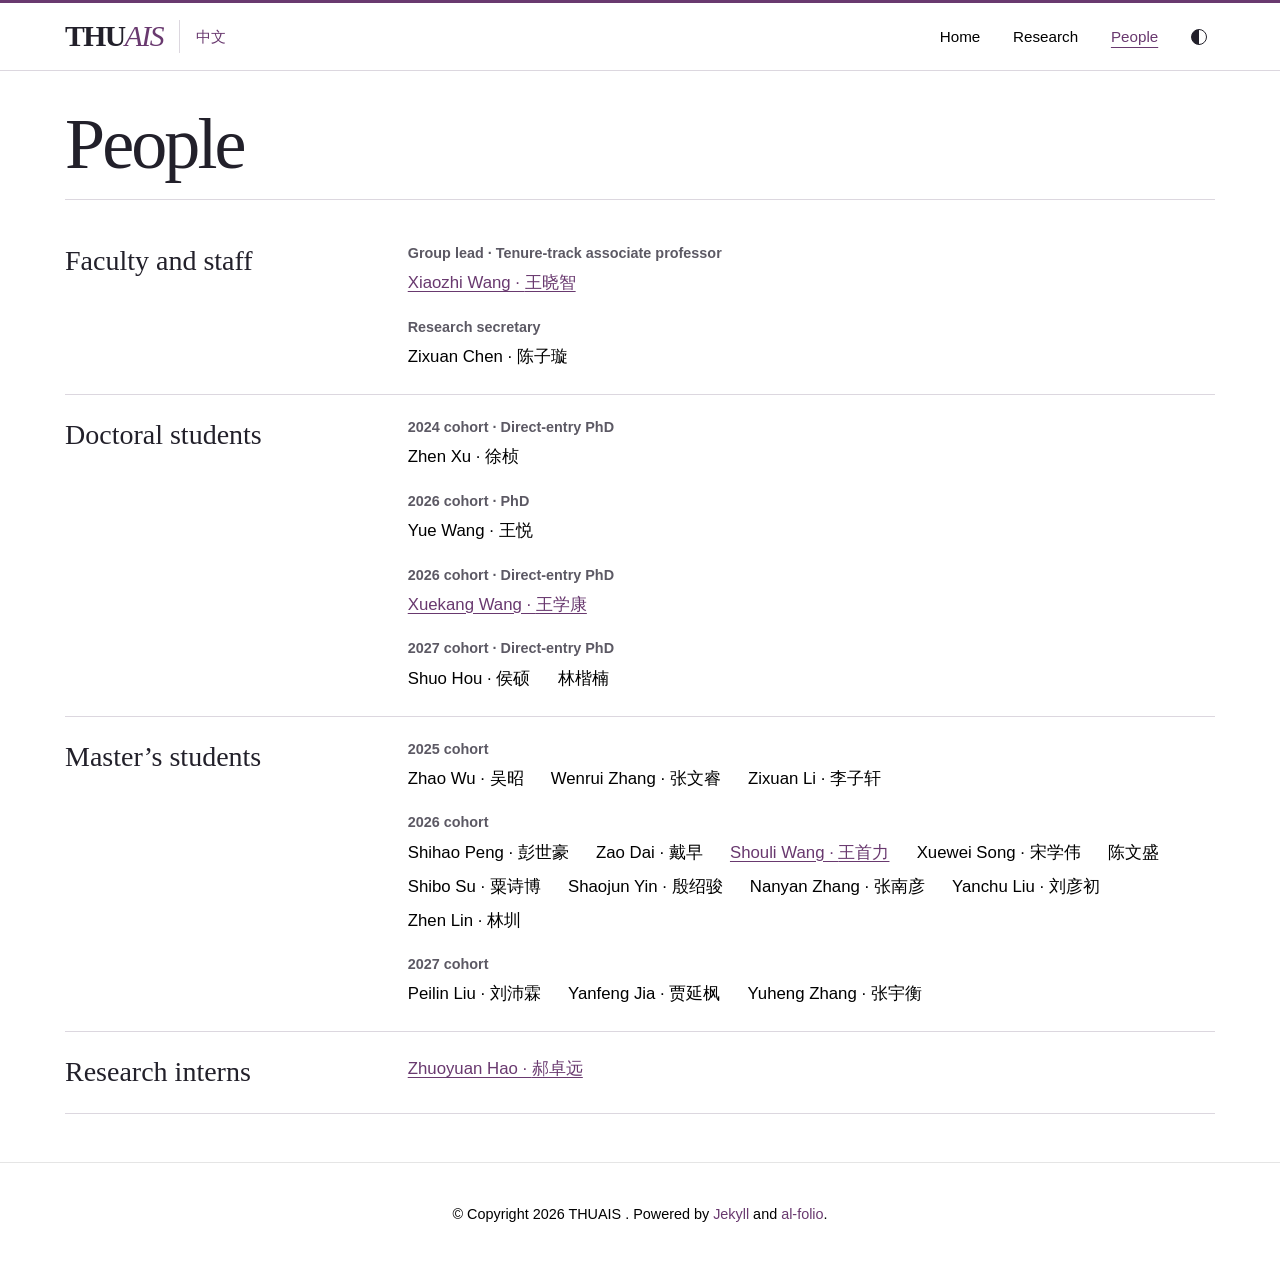
==== commit 156346cd: "Remove explanatory text from the people pages" ====
--- a/people/index.html
+++ b/people/index.html
@@ -24,7 +24,7 @@
   
 </title>
 <meta name="author" content="THUAIS ">
-<meta name="description" content="Cohorts are listed by entry year. Romanized names use the spelling on each member’s homepage or a Mandarin pinyin transcription.">
+<meta name="description" content="Artificial Intelligence Science group, Tsinghua University">
 
   <meta name="keywords" content="THUAIS, mechanistic interpretability, post-training, AI-driven research">
 
@@ -180,7 +180,7 @@
 <div class="post">
   <header class="post-header">
     <h1 class="post-title">People</h1>
-    <p class="post-description">Cohorts are listed by entry year. Romanized names use the spelling on each member’s homepage or a Mandarin pinyin transcription.</p>
+    <p class="post-description"></p>
   </header>
 
   <article>
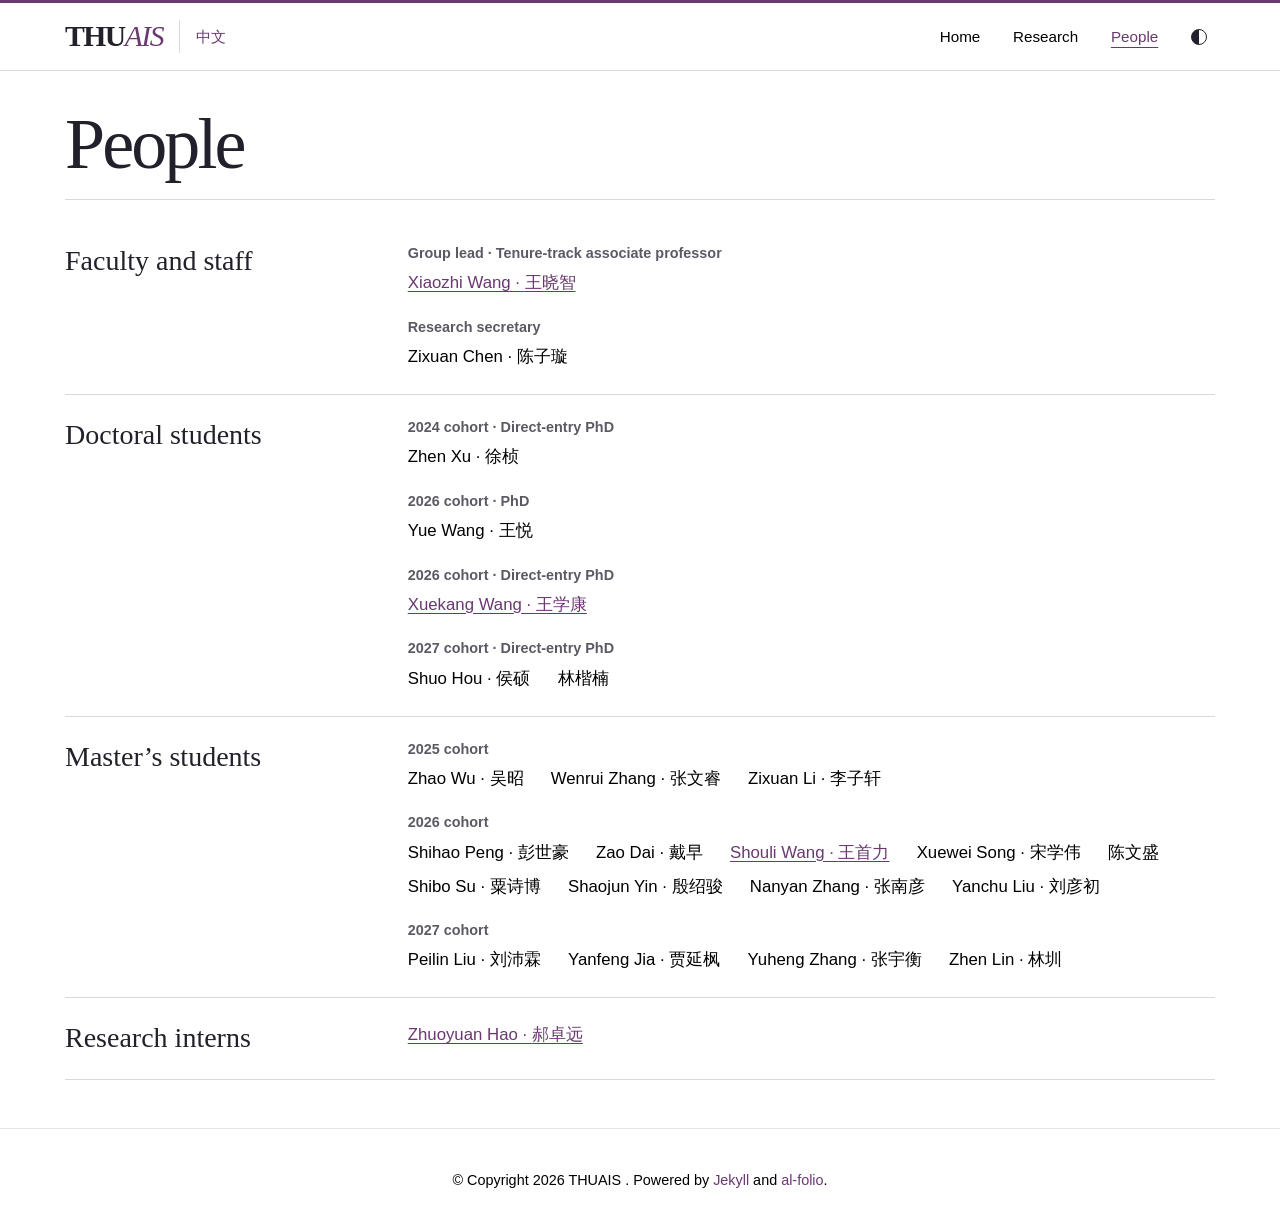
==== commit 0f248138: "Correct Zhen Lin's entry year in both member directories" ====
--- a/people/index.html
+++ b/people/index.html
@@ -385,38 +385,38 @@
                 
               </li>
             
+          </ul>
+        </div>
+      
+        <div class="people-cohort">
+          <h3>2027 cohort</h3>
+          <ul class="people-list">
+            
+              
+              <li class="people-name">
+                
+                Peilin Liu · <span lang="zh-Hans">刘沛霖</span>
+                
+              </li>
+            
+              
+              <li class="people-name">
+                
+                Yanfeng Jia · <span lang="zh-Hans">贾延枫</span>
+                
+              </li>
+            
+              
+              <li class="people-name">
+                
+                Yuheng Zhang · <span lang="zh-Hans">张宇衡</span>
+                
+              </li>
+            
               
               <li class="people-name">
                 
                 Zhen Lin · <span lang="zh-Hans">林圳</span>
-                
-              </li>
-            
-          </ul>
-        </div>
-      
-        <div class="people-cohort">
-          <h3>2027 cohort</h3>
-          <ul class="people-list">
-            
-              
-              <li class="people-name">
-                
-                Peilin Liu · <span lang="zh-Hans">刘沛霖</span>
-                
-              </li>
-            
-              
-              <li class="people-name">
-                
-                Yanfeng Jia · <span lang="zh-Hans">贾延枫</span>
-                
-              </li>
-            
-              
-              <li class="people-name">
-                
-                Yuheng Zhang · <span lang="zh-Hans">张宇衡</span>
                 
               </li>
             
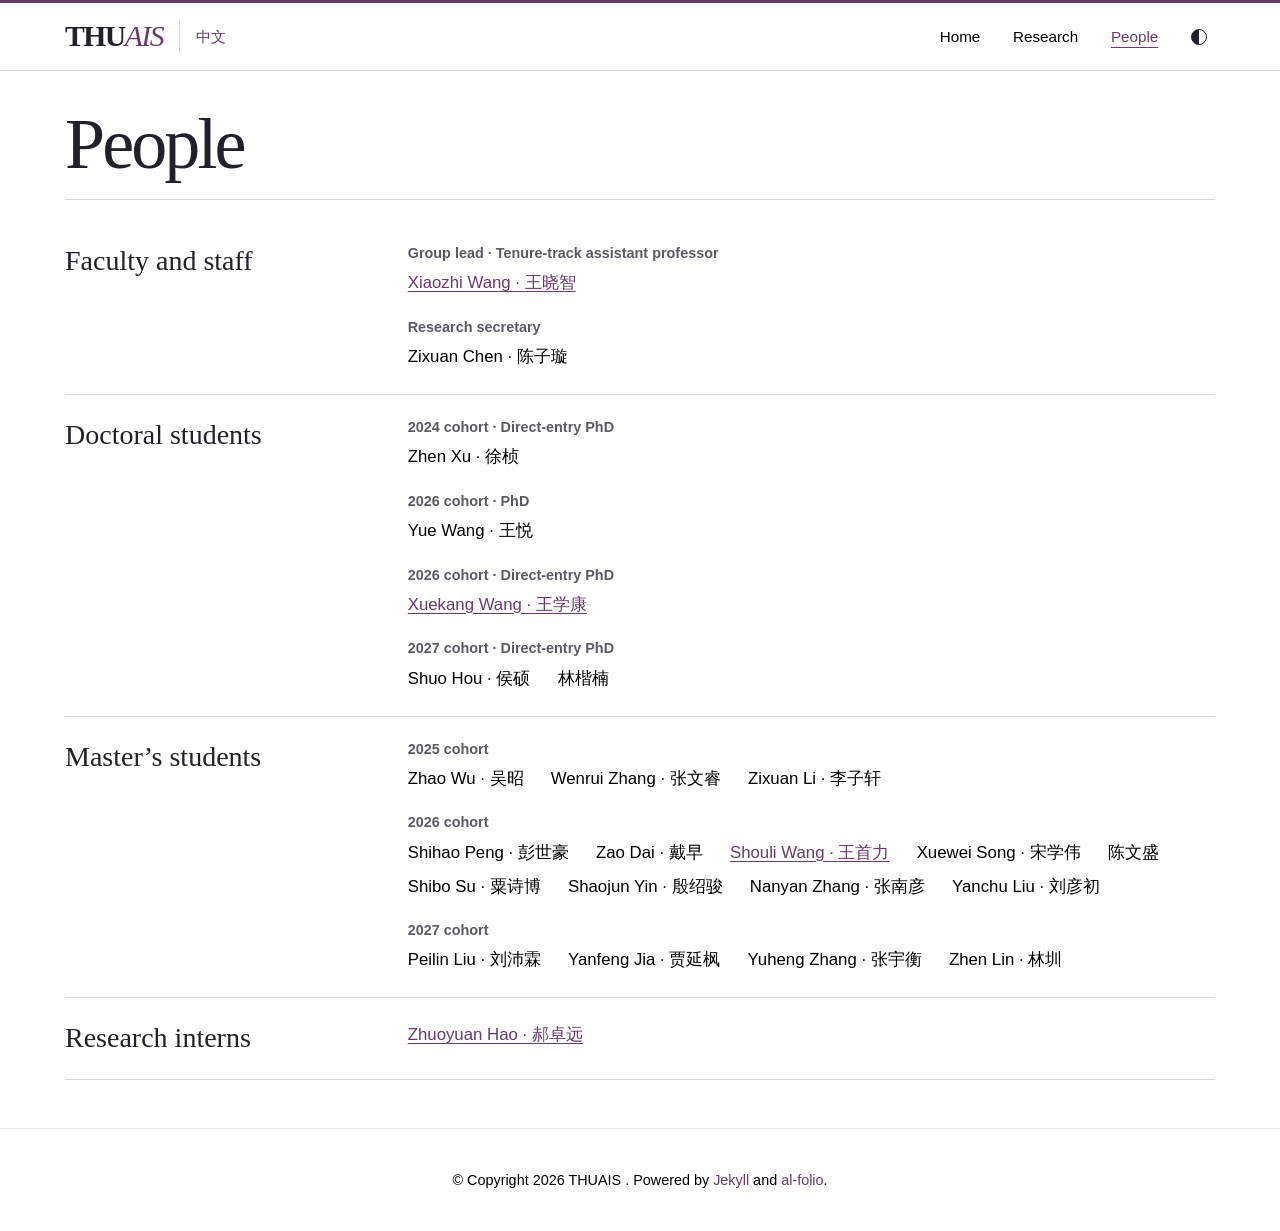
==== commit 40eb1e43: "Correct the group lead's academic title in both languages" ====
--- a/people/index.html
+++ b/people/index.html
@@ -190,7 +190,7 @@
       <h2>Faculty and staff</h2>
       
         <div class="people-cohort">
-          <h3>Group lead · Tenure-track associate professor</h3>
+          <h3>Group lead · Tenure-track assistant professor</h3>
           <ul class="people-list">
             
               
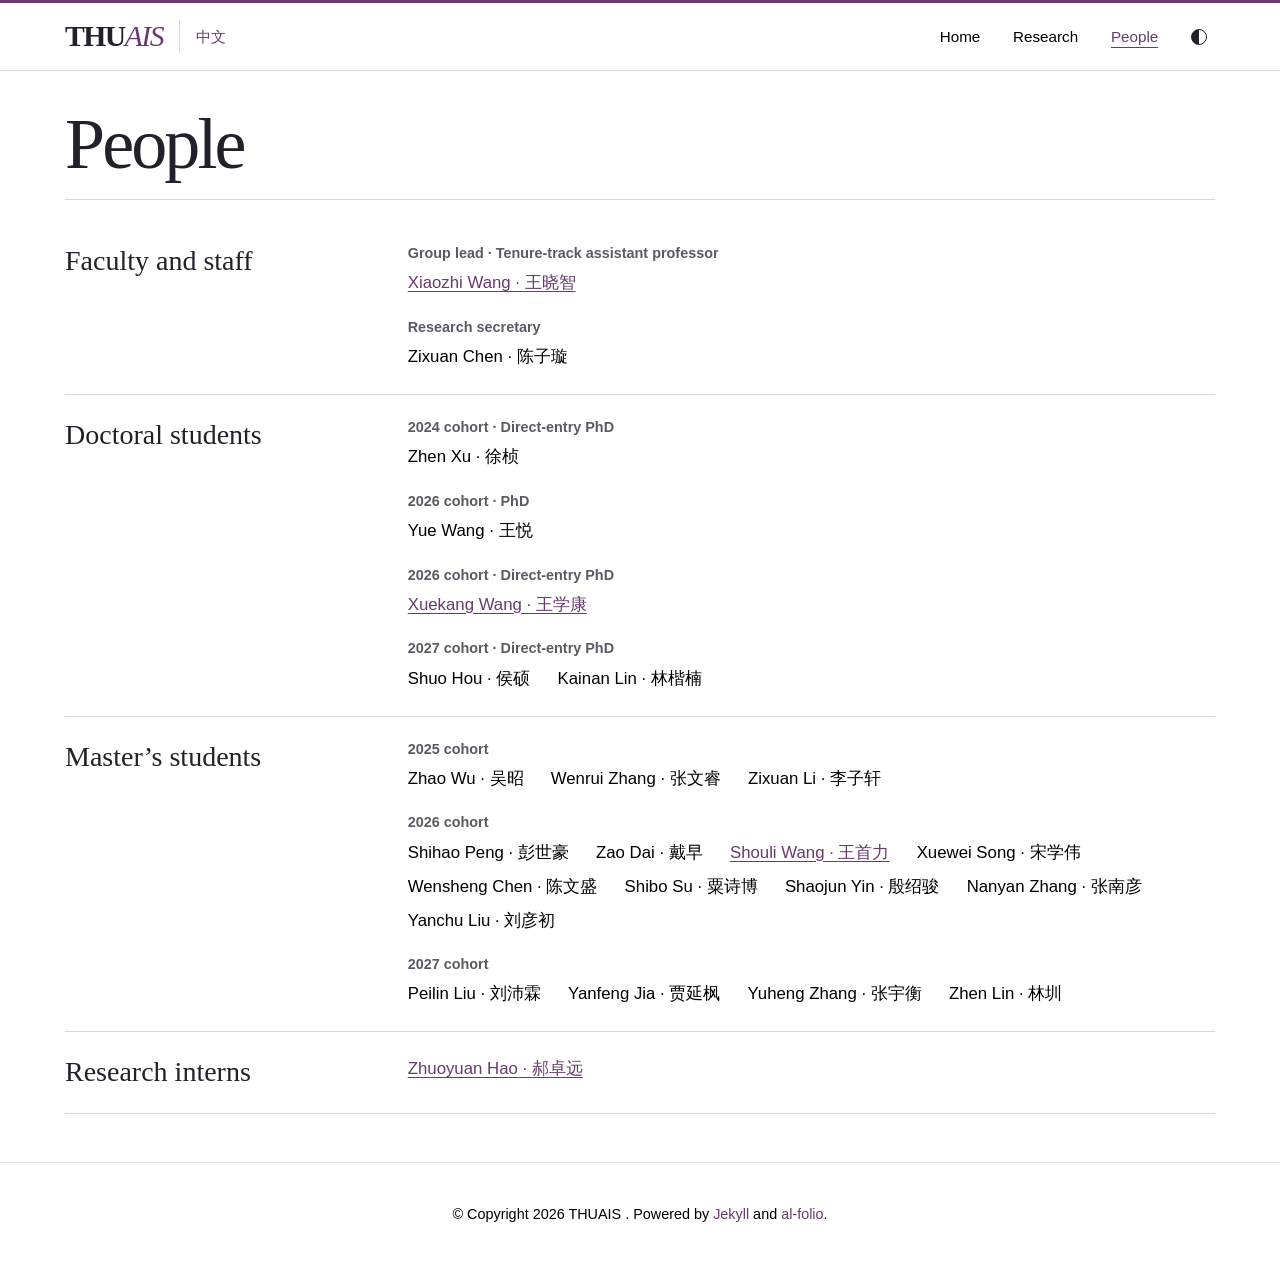
==== commit adf2d95d: "Add Kainan Lin and Wensheng Chen to the English directory" ====
--- a/people/index.html
+++ b/people/index.html
@@ -278,7 +278,7 @@
               
               <li class="people-name">
                 
-                <span lang="zh-Hans">林楷楠</span>
+                Kainan Lin · <span lang="zh-Hans">林楷楠</span>
                 
               </li>
             
@@ -353,7 +353,7 @@
               
               <li class="people-name">
                 
-                <span lang="zh-Hans">陈文盛</span>
+                Wensheng Chen · <span lang="zh-Hans">陈文盛</span>
                 
               </li>
             
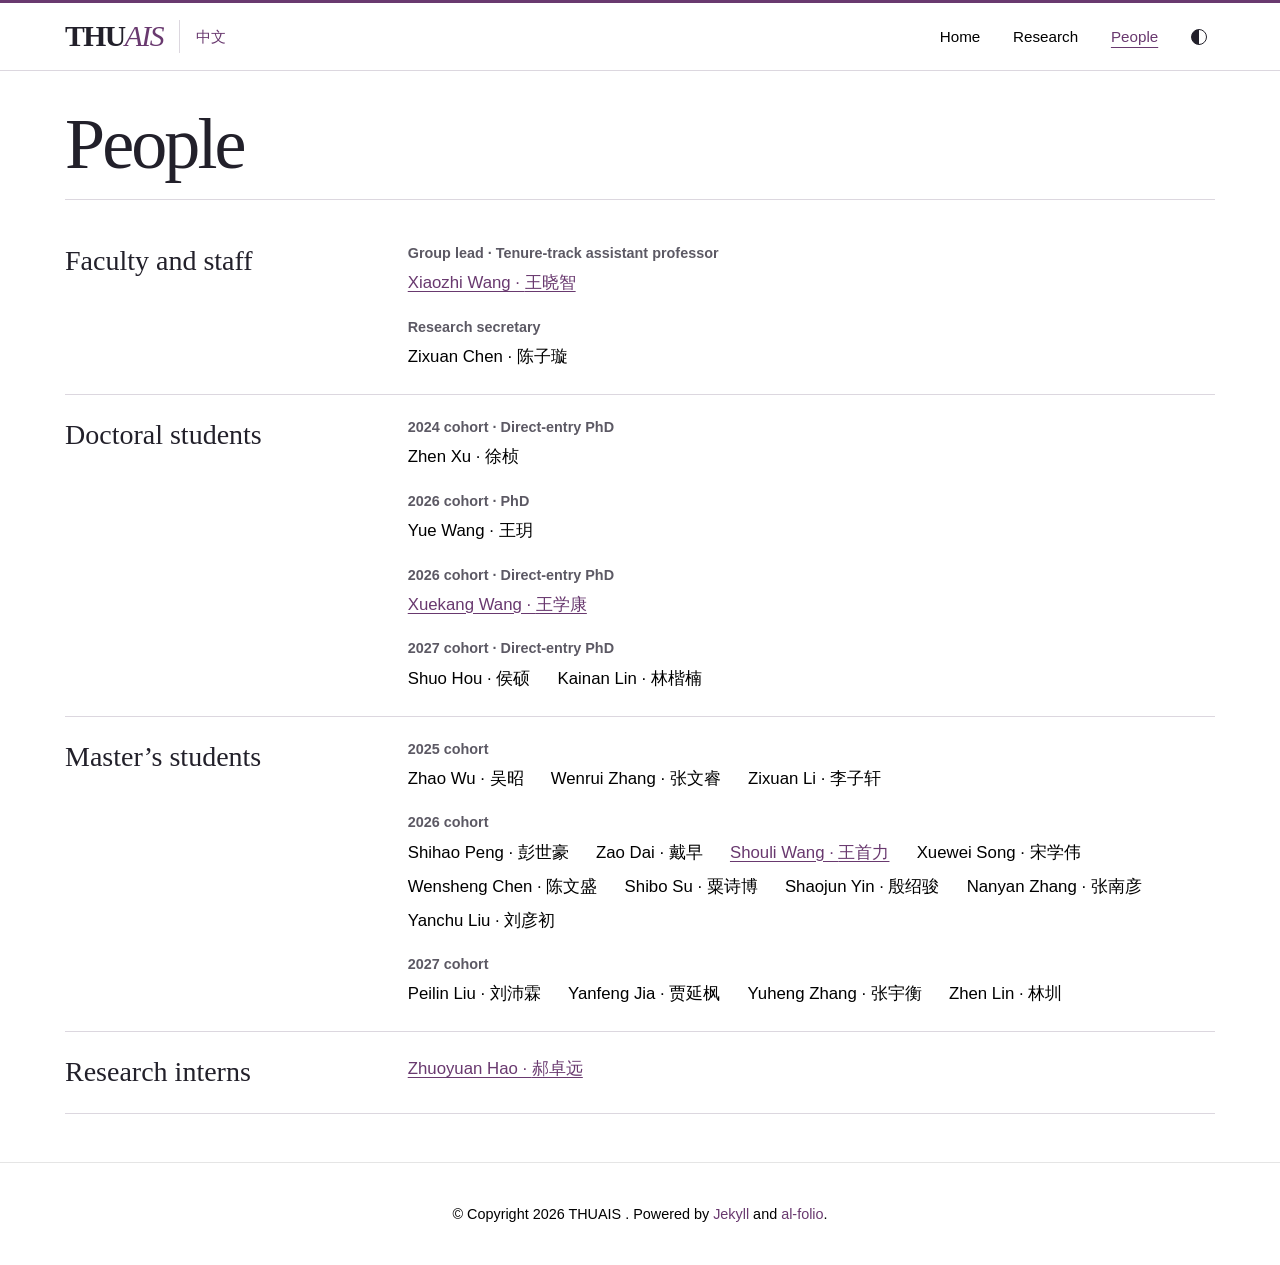
==== commit 3f16fa7e: "Correct 王玥 in both member directories" ====
--- a/people/index.html
+++ b/people/index.html
@@ -243,7 +243,7 @@
               
               <li class="people-name">
                 
-                Yue Wang · <span lang="zh-Hans">王悦</span>
+                Yue Wang · <span lang="zh-Hans">王玥</span>
                 
               </li>
             
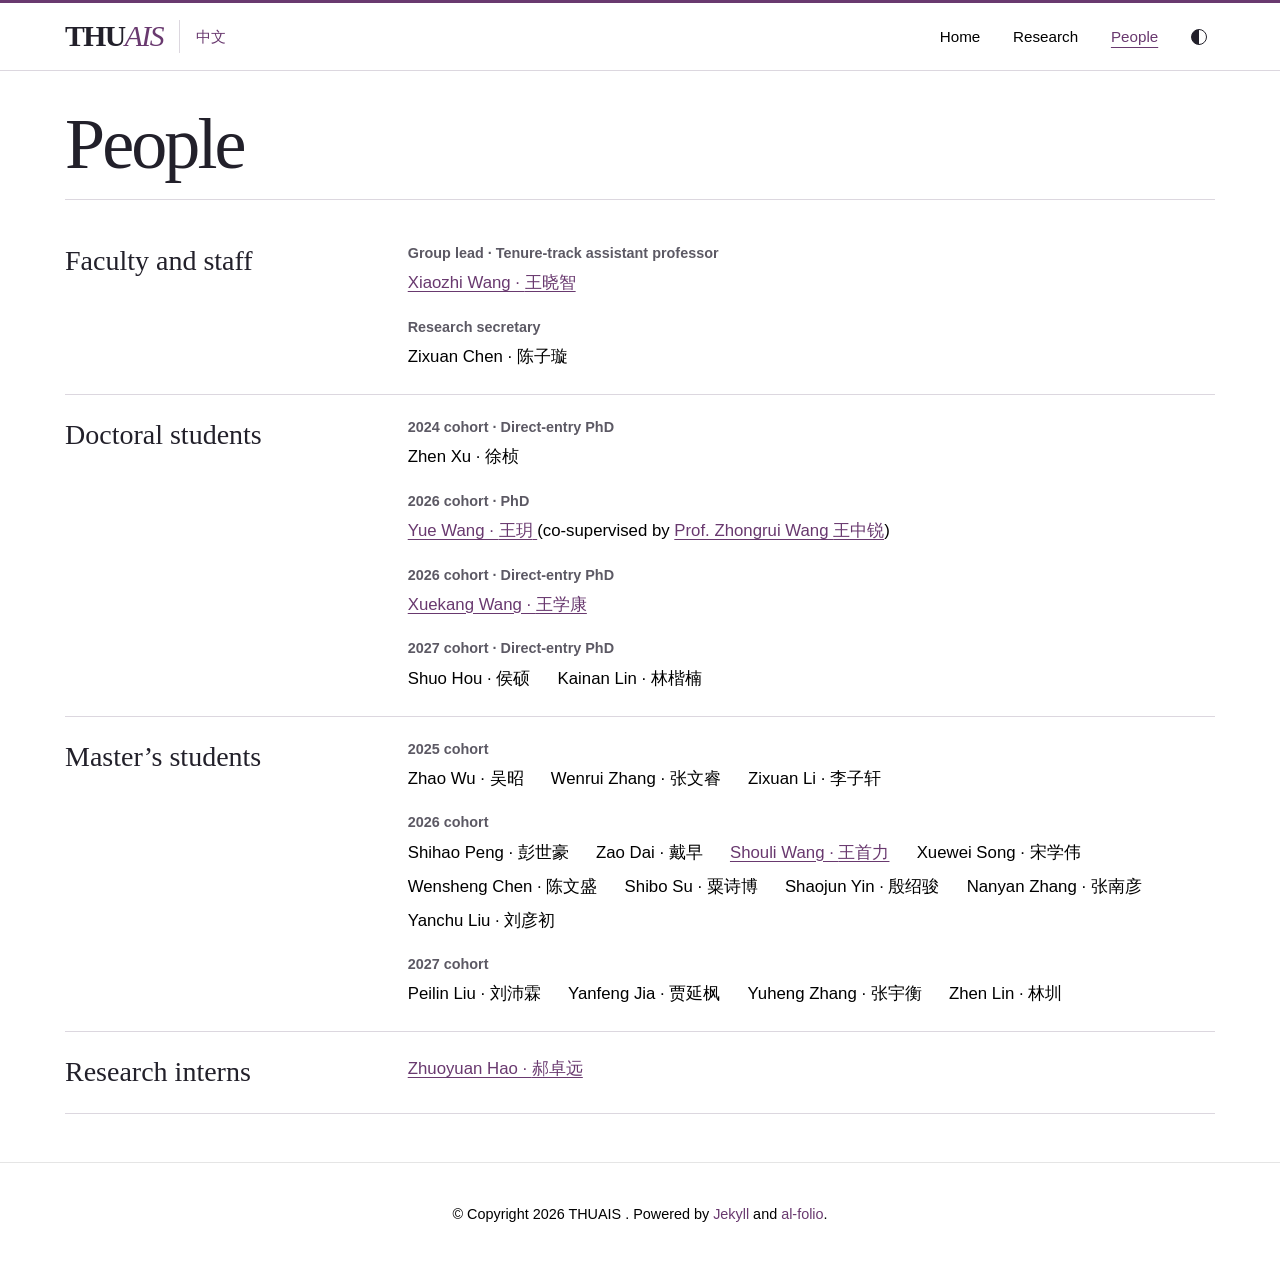
==== commit 37489d1e: "Add Yue Wang's homepage and co-supervision to the people pages" ====
--- a/people/index.html
+++ b/people/index.html
@@ -242,8 +242,13 @@
             
               
               <li class="people-name">
-                
+                <a href="https://nomewang.github.io/">
                 Yue Wang · <span lang="zh-Hans">王玥</span>
+                </a>
+                  
+                  
+                    (co-supervised by <a href="https://web.ial-cvmi.com/">Prof. Zhongrui Wang <span lang="zh-Hans">王中锐</span></a>)
+                  
                 
               </li>
             
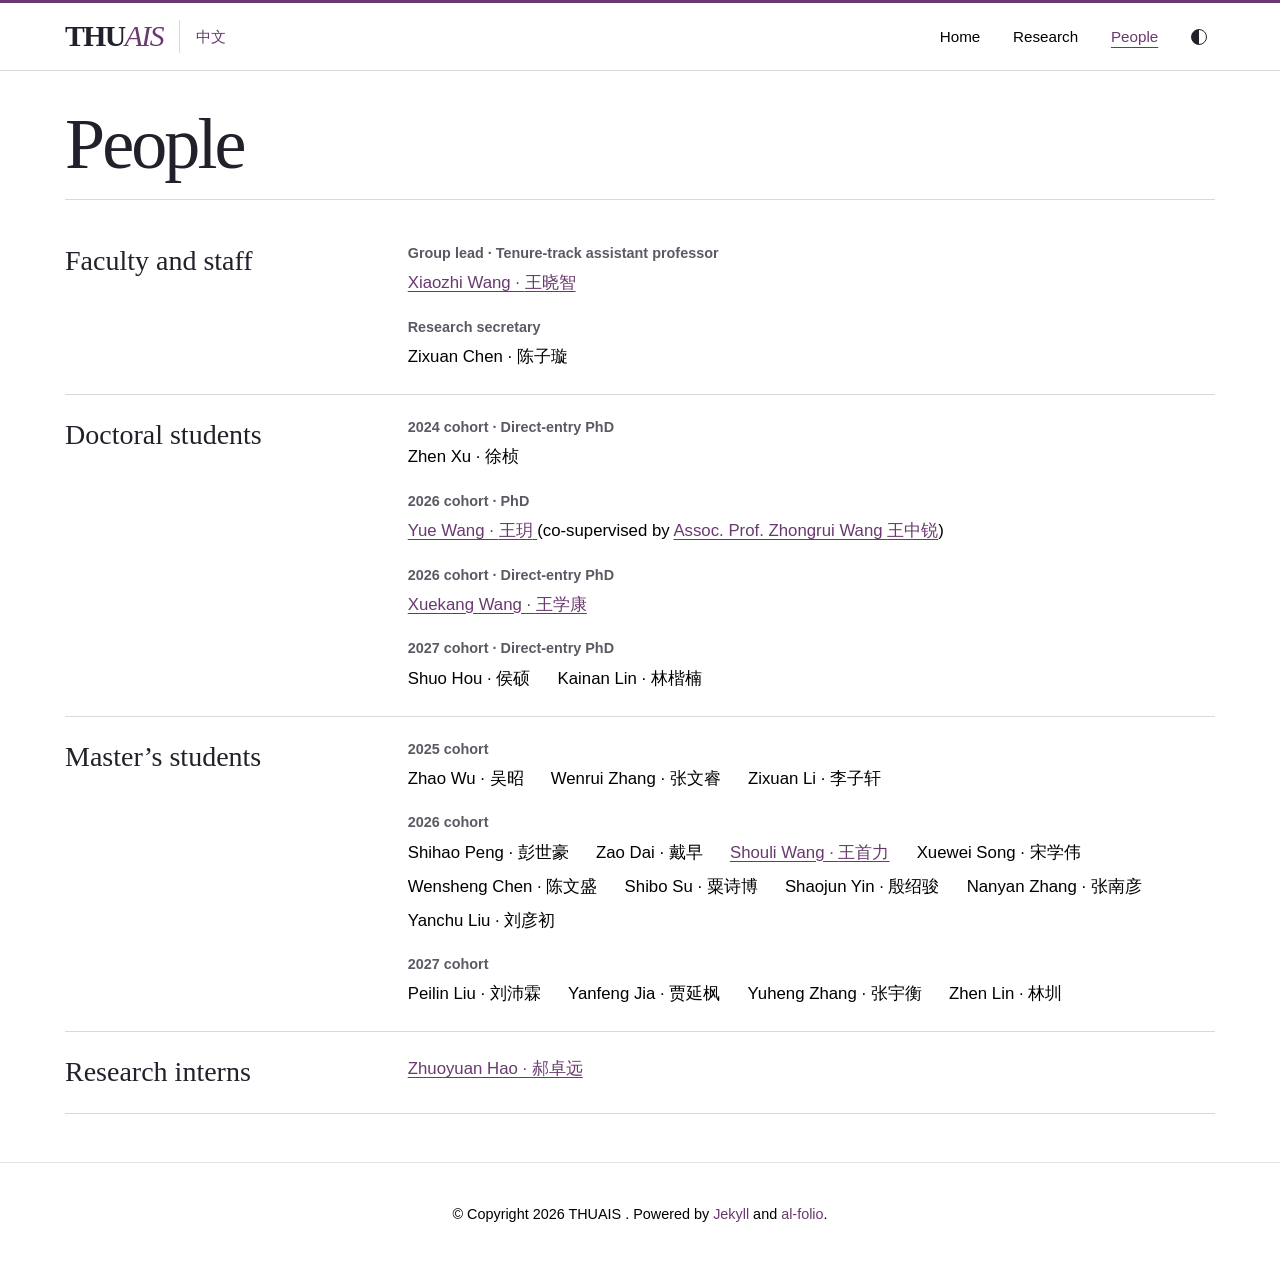
==== commit 8b4aec14: "Update co-supervisor title to associate professor" ====
--- a/people/index.html
+++ b/people/index.html
@@ -247,7 +247,7 @@
                 </a>
                   
                   
-                    (co-supervised by <a href="https://web.ial-cvmi.com/">Prof. Zhongrui Wang <span lang="zh-Hans">王中锐</span></a>)
+                    (co-supervised by <a href="https://web.ial-cvmi.com/">Assoc. Prof. Zhongrui Wang <span lang="zh-Hans">王中锐</span></a>)
                   
                 
               </li>
